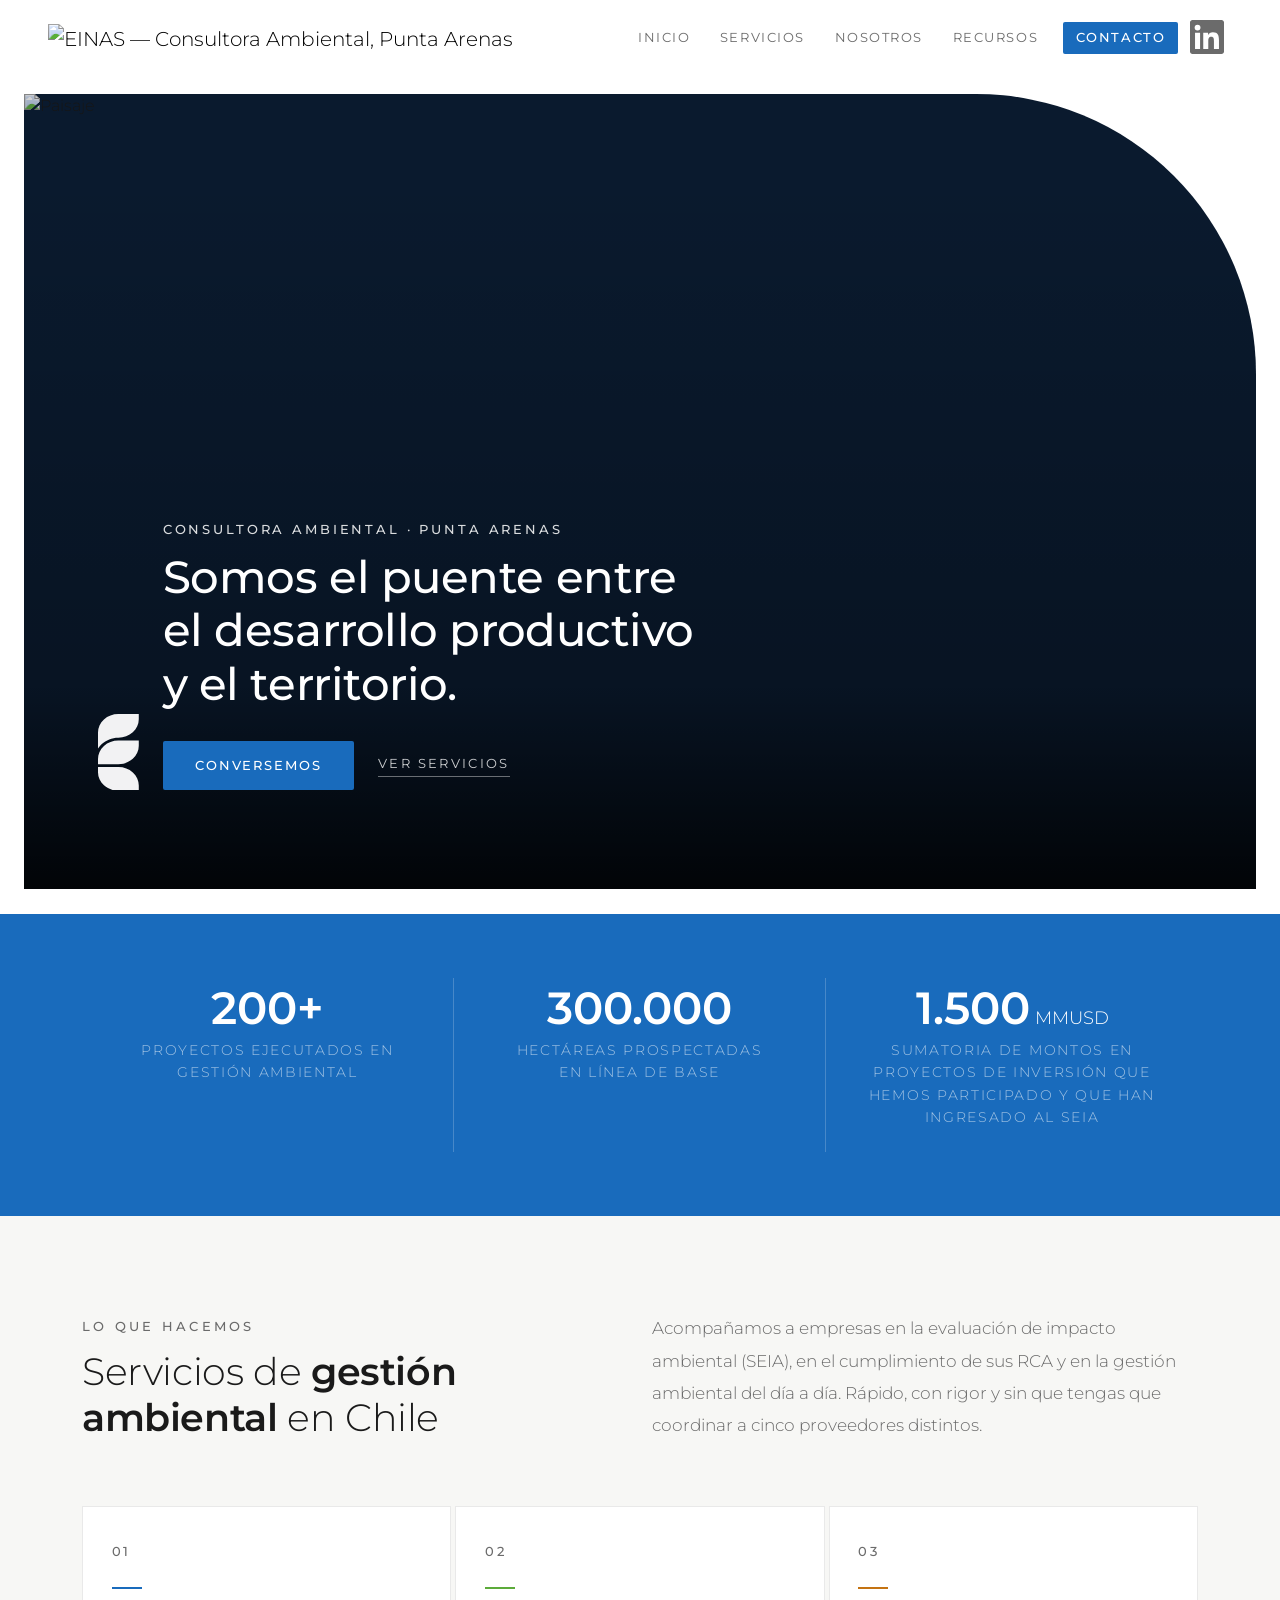
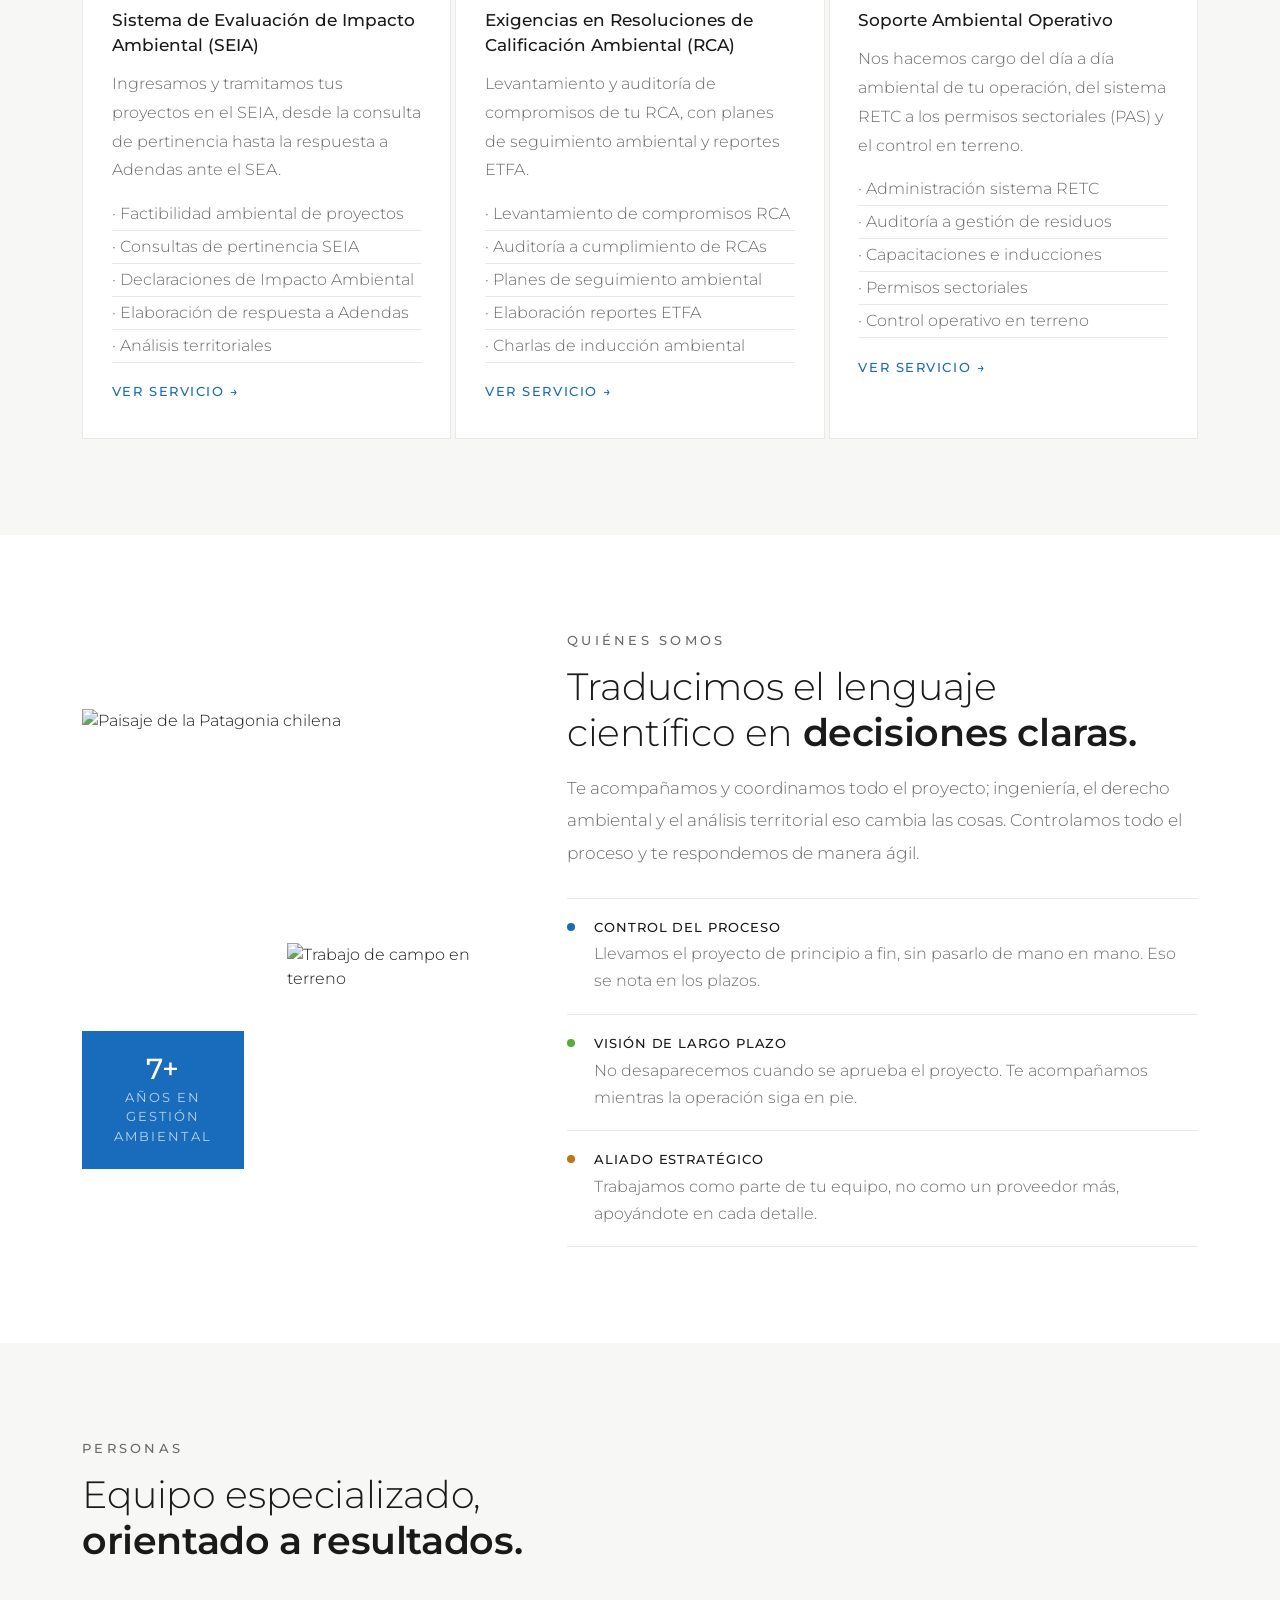
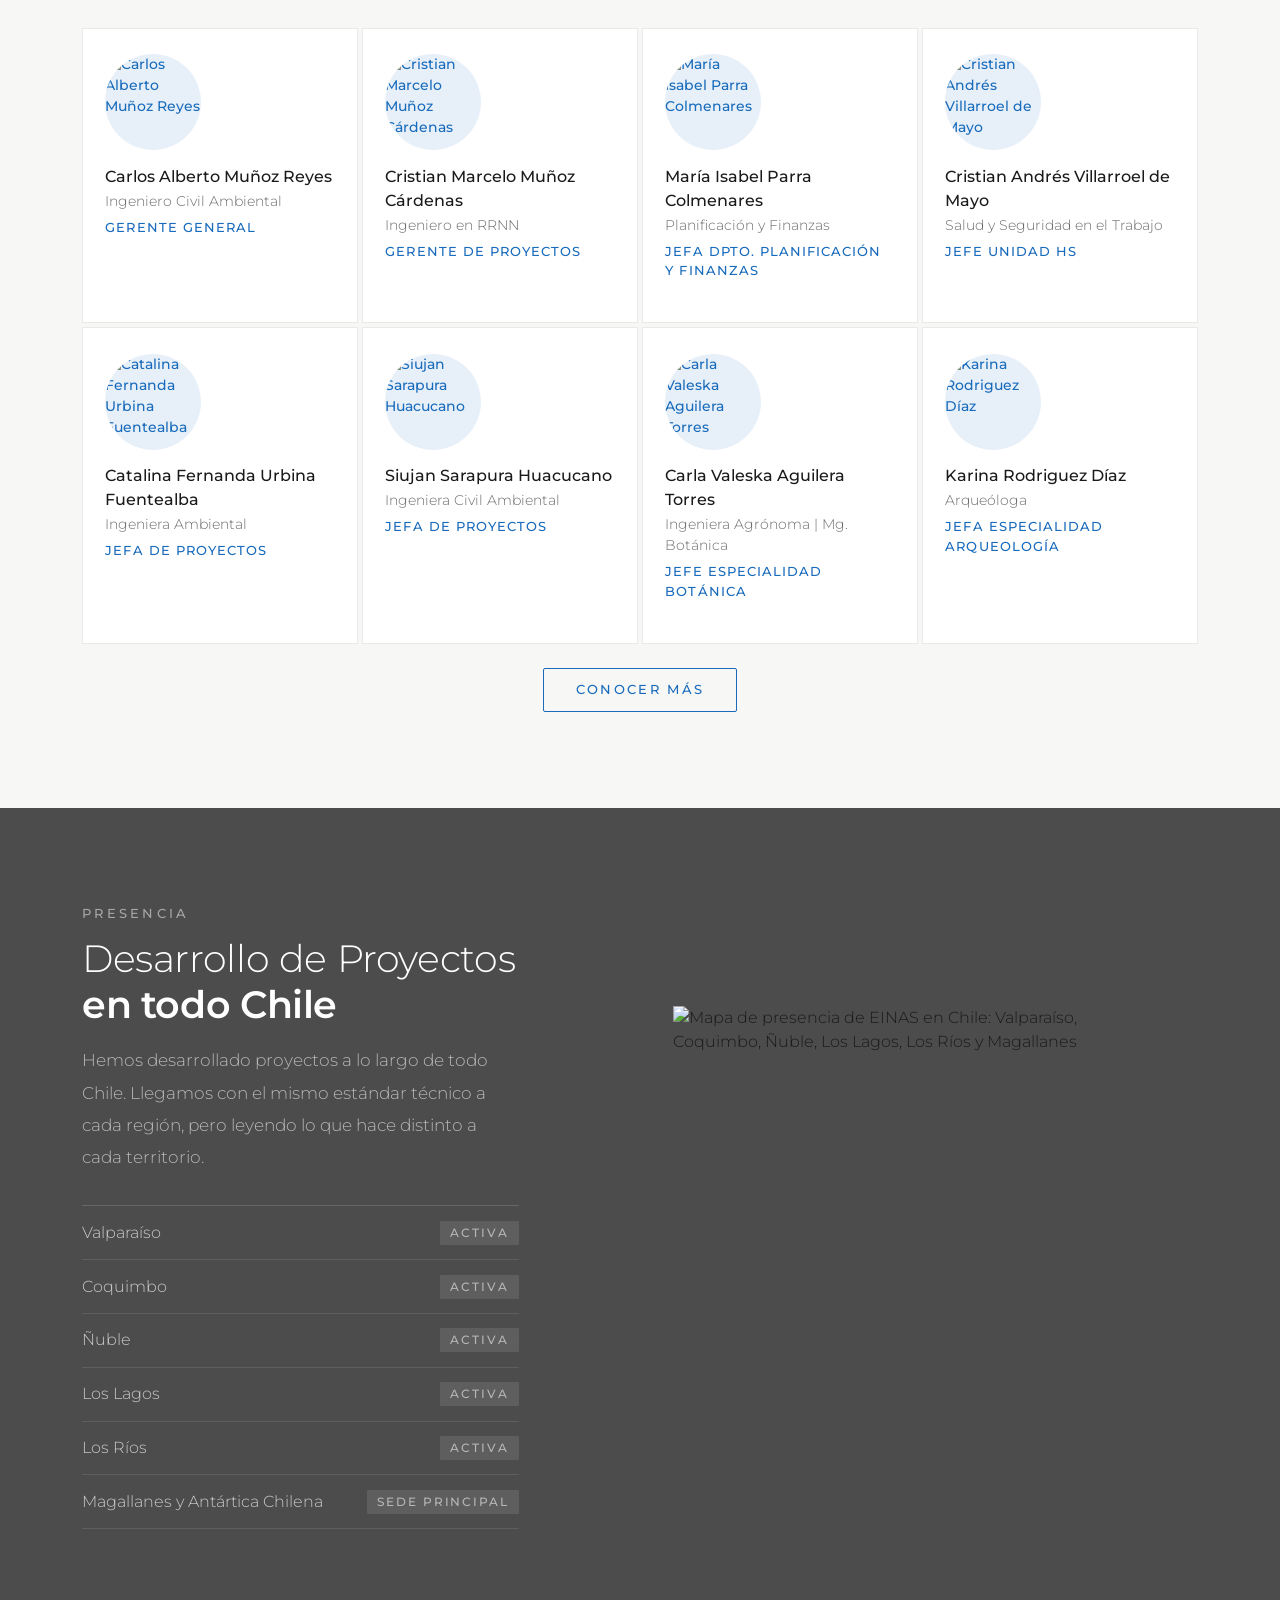
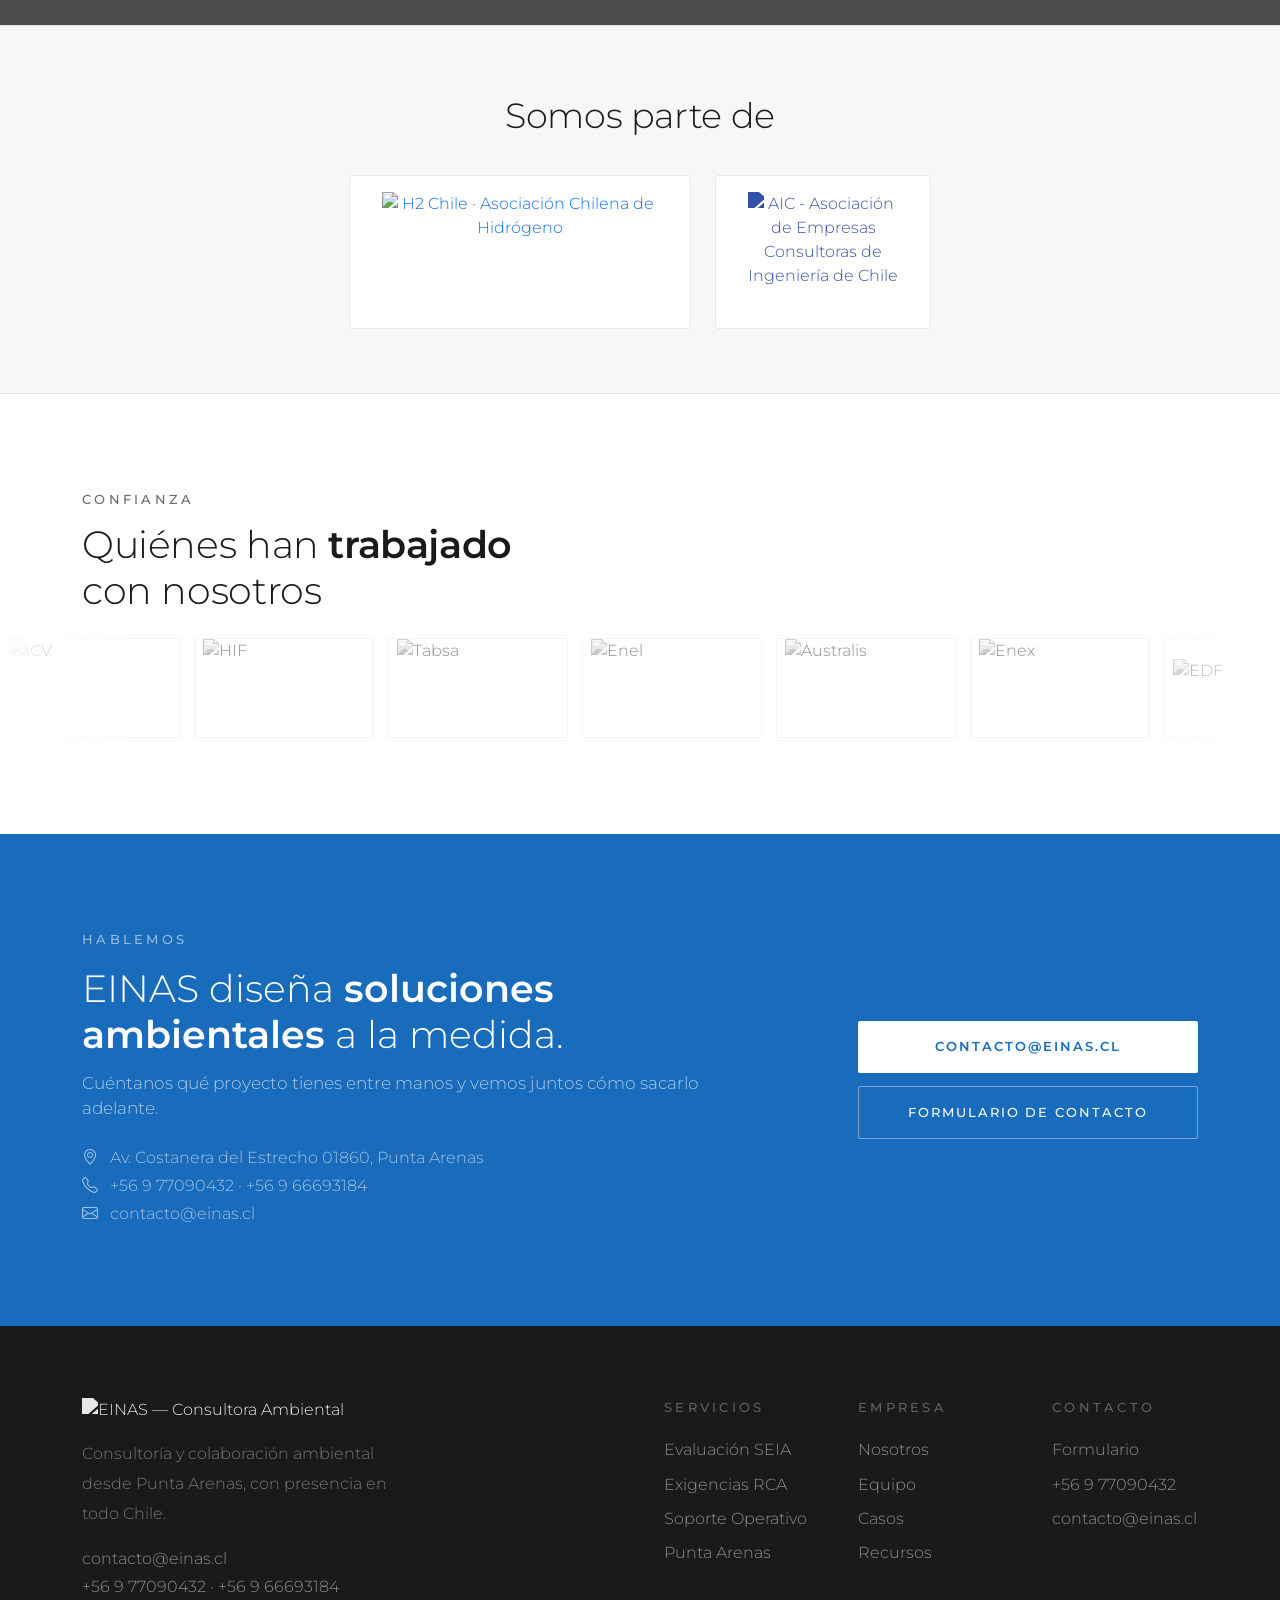
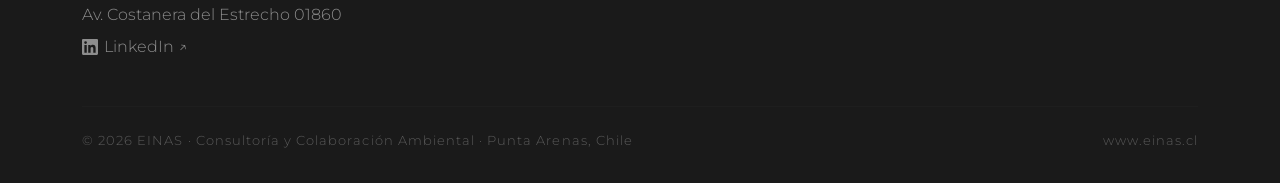
==== index.html @ c8eb8672 "Reemplazar foto Unsplash por hito.webp" ====
<!DOCTYPE html>
<html lang="es">
<head>
<meta charset="UTF-8">
<meta name="viewport" content="width=device-width, initial-scale=1.0">
<script>document.documentElement.className += ' js';</script>
<title>Consultora Ambiental en Punta Arenas | SEIA y RCA | EINAS</title>
<meta name="description" content="EINAS es una consultora ambiental en Punta Arenas con presencia en todo Chile. Evaluación de impacto ambiental (SEIA), cumplimiento de RCA y soporte ambiental operativo para proyectos exigentes.">
<meta name="author" content="EINAS — Consultoría y Colaboración Ambiental">
<meta name="robots" content="index, follow, max-image-preview:large">
<link rel="canonical" href="https://einas.cl/">
<meta name="theme-color" content="#196BBC">

<!-- SEO local -->
<meta name="geo.region" content="CL-MA">
<meta name="geo.placename" content="Punta Arenas, Magallanes y Antártica Chilena">

<!-- Open Graph -->
<meta property="og:type" content="website">
<meta property="og:site_name" content="EINAS">
<meta property="og:locale" content="es_CL">
<meta property="og:title" content="Consultora Ambiental en Punta Arenas | SEIA y RCA | EINAS">
<meta property="og:description" content="Consultoría ambiental desde la Patagonia chilena: evaluación de impacto ambiental (SEIA), cumplimiento de RCA y soporte operativo. 200+ proyectos ejecutados.">
<meta property="og:url" content="https://einas.cl/">
<meta property="og:image" content="https://einas.cl/wp-content/uploads/2024/04/Einas-1-2.webp">
<meta property="og:image:alt" content="EINAS — Consultoría y Colaboración Ambiental">

<!-- Twitter -->
<meta name="twitter:card" content="summary_large_image">
<meta name="twitter:title" content="Consultora Ambiental en Punta Arenas | SEIA y RCA | EINAS">
<meta name="twitter:description" content="Consultoría ambiental desde la Patagonia chilena: evaluación de impacto ambiental (SEIA), cumplimiento de RCA y soporte operativo.">
<meta name="twitter:image" content="https://einas.cl/wp-content/uploads/2024/04/Einas-1-2.webp">

<!-- Favicon (isologo EINAS en SVG, autocontenido) -->
<link rel="icon" type="image/svg+xml" href="data:image/svg+xml,%3Csvg xmlns='http://www.w3.org/2000/svg' viewBox='0 0 77.86 146.62'%3E%3Crect width='77.86' height='146.62' fill='%23196BBC'/%3E%3Cpath fill='%23fff' d='M0,95.98h38.78c10.44,0,20.25-3.69,27.63-10.39,7.38-6.7,11.45-15.6,11.45-25.08v-9.89h-39.07c-10.36,0-20.1,3.66-27.43,10.31C4.04,67.59,0,76.43,0,85.83v10.15Z'/%3E%3Cpath fill='%23fff' d='M39.07,101.26H0v9.89c0,9.47,4.07,18.38,11.45,25.08,7.38,6.7,17.19,10.39,27.63,10.39h38.78v-10.15c0-9.4-4.04-18.24-11.36-24.89-7.33-6.65-17.07-10.31-27.43-10.31'/%3E%3Cpath fill='%23fff' d='M38.79,0c-10.36,0-20.1,3.66-27.43,10.31C4.04,16.96,0,25.8,0,35.2v30.63c1.97-3.15,4.4-6.03,7.25-8.62,4.1-3.72,8.86-6.64,14.17-8.67,5.46-2.1,11.26-3.16,17.23-3.18h.12c10.44,0,20.25-3.69,27.63-10.39,7.38-6.7,11.45-15.6,11.45-25.08V0h-39.07Z'/%3E%3C/svg%3E">

<link rel="preconnect" href="https://fonts.googleapis.com">
<link rel="preconnect" href="https://fonts.gstatic.com" crossorigin>
<link href="https://fonts.googleapis.com/css2?family=Montserrat:wght@300;400;500;600&display=swap" rel="stylesheet">
<link href="https://cdn.jsdelivr.net/npm/bootstrap@5.3.3/dist/css/bootstrap.min.css" rel="stylesheet">
<link href="https://cdn.jsdelivr.net/npm/bootstrap-icons@1.11.3/font/bootstrap-icons.min.css" rel="stylesheet">
<style>
  :root {
    --blue: #196BBC;
    --green: #5CAB3A;
    --amber: #C47312;
    --gray: #4C4C4C;
    --light: #F7F7F5;
    --text: #1a1a1a;
    --muted: #6b6b6b;
    --border: rgba(76,76,76,0.12);
    --font: 'Montserrat', sans-serif;
  }
  html { scroll-behavior: smooth; }
  body { font-family: var(--font); font-weight: 300; color: var(--text); background: #fff; overflow-x: hidden; }

  /* ── NAVBAR ── */
  .navbar { background: rgba(255,255,255,0.97); backdrop-filter: blur(10px); padding: 0.9rem 0; }
  .navbar-brand img { height: 38px; }
  .navbar-nav .nav-link { font-size: 13px; font-weight: 400; letter-spacing: 0.12em; text-transform: uppercase; color: var(--muted) !important; padding: 0.4rem 0.8rem !important; transition: color 0.2s; }
  .navbar-nav .nav-link:hover { color: var(--blue) !important; }
  .btn-nav-cta { font-size: 13px !important; font-weight: 500 !important; letter-spacing: 0.12em; background: var(--blue) !important; color: #fff !important; padding: 0.55rem 1.3rem !important; border-radius: 2px; transition: background 0.2s !important; }
  .btn-nav-cta:hover { background: #145a9e !important; color: #fff !important; }
  .navbar-nav .nav-link.btn-nav-cta { color: #fff !important; }
  .navbar-toggler { border: 0.5px solid var(--border); border-radius: 2px; }
  .navbar-toggler:focus { box-shadow: none; }

  /* ── HERO ── */
  .hero-wrap {
    padding: 1.5rem 1.5rem 0;
    margin-top: 70px;
  }
  @media (max-width: 767px) {
    .hero-wrap { padding: 1rem 1rem 0; }
  }
  .hero-frame {
    position: relative;
    width: 100%;
    height: calc(100vh - 80px - 25px);

    min-height: 420px;
    margin-bottom:25px;
    border-radius: 0 280px 0 0;
    overflow: hidden;
    background: #0a1a2e;
  }
  @media (max-width: 767px) {
    .hero-frame { height: 75vh; border-radius: 0 120px 0 0; }
  }
  .hero-bg-photo {
    position: absolute; inset: 0;
  }
  .hero-carousel-img {
    position: absolute; inset: 0;
    width: 100%; height: 100%;
    object-fit: cover; object-position: center;
    filter: brightness(0.82) saturate(0.88);
    opacity: 0;
    transition: opacity 1s ease-in-out;
  }
  .hero-carousel-img.active {
    opacity: 1;
  }

  .hero-frame-content {
    position: absolute; inset: 0; z-index: 2;
    display: flex; align-items: flex-end;
    padding: 5% 6% 8%;
    gap: 1.5rem;
  }
    .hero-bg-photo::after {
    content: '';
    position: absolute; inset: 0;
    background: linear-gradient(
      to top,
      rgba(0, 0, 0, 0.85) 0%,
      rgba(0, 0, 0, 0.25) 25%,
      rgba(0, 0, 0, 0) 90%
    );
  }
  @media (max-width: 767px) {
    .hero-frame-content { padding: 6% 6% 12%; flex-direction: column; align-items: flex-start; justify-content: flex-end; gap: 1rem; }
  }
  .hero-isologo svg {
    height: clamp(50px, 6vw, 88px);
    width: auto;
    opacity: 0.95;
    flex-shrink: 0;
  }
  .hero-tag {
    font-size: 13px; font-weight: 500; letter-spacing: 0.22em; text-transform: uppercase;
    color: rgba(255,255,255,0.85); margin-bottom: 0.7rem;
  }
  .hero-h1 {
    font-size: clamp(1.6rem, 3.5vw, 3rem); font-weight: 500;
    line-height: 1.2; color: #fff; margin-bottom: 1.8rem; letter-spacing: -0.01em;
  }
  .btn-primary-einas { display: inline-flex; align-items: center; gap: 8px; background: var(--blue); color: #fff; font-family: var(--font); font-size: 13px; font-weight: 500; letter-spacing: 0.15em; text-transform: uppercase; padding: 0.95rem 2rem; border-radius: 2px; text-decoration: none; border: none; cursor: pointer; transition: background 0.2s, transform 0.15s; }
  .btn-primary-einas:hover { background: #145a9e; color: #fff; transform: translateY(-1px); }
  .btn-ghost-einas { font-size: 13px; font-weight: 400; letter-spacing: 0.18em; text-transform: uppercase; color: rgba(255,255,255,0.8); text-decoration: none; border-bottom: 1px solid rgba(255,255,255,0.4); padding-bottom: 2px; transition: color 0.2s, border-color 0.2s; }
  .btn-ghost-einas:hover { color: #fff; border-color: #fff; }


  /* ── STATS BAND ── */
  .stats-band { background: var(--blue); padding: 4rem 0; }
  .stat-card { text-align: center; border-right: 0.5px solid rgba(255,255,255,0.2); padding: 0.5rem 1rem; }
  .stat-card:last-child { border-right: none; }
  @media (max-width: 767px) { .stat-card { border-right: none; border-bottom: 0.5px solid rgba(255,255,255,0.2); padding: 1.5rem 0; } .stat-card:last-child { border-bottom: none; } }
  .stat-big { font-size: 2.8rem; font-weight: 600; color: #fff; line-height: 1; }
  .stat-unit { font-size: 1.1rem; font-weight: 300; }
  .stat-desc { font-size: 14px; font-weight: 300; letter-spacing: 0.12em; text-transform: uppercase; color: rgba(255,255,255,0.6); margin-top: 8px; line-height: 1.6; }

  /* ── SECTIONS ── */
  .section-tag { font-size: 13px; font-weight: 500; letter-spacing: 0.25em; text-transform: uppercase; color: var(--muted); margin-bottom: 0.8rem; }

  .section-h2 { font-size: clamp(1.7rem, 3vw, 2.5rem); font-weight: 300; line-height: 1.2; color: var(--text); margin-bottom: 1rem; letter-spacing: -0.01em; }
  .section-h2 strong { font-weight: 600; }
  .section-lead { font-size: 17px; font-weight: 300; color: var(--muted); line-height: 1.9; }

  /* ── SERVICES ── */
  .services-section { background: var(--light); padding: 6rem 0; }
  .service-card { background: #fff; padding: 2.2rem 1.8rem; border: 0.5px solid var(--border); height: 100%; transition: background 0.25s; cursor: default; }
  .service-card:hover { background: var(--blue); }
  .service-card:hover .service-num, .service-card:hover .service-title, .service-card:hover .service-desc { color: rgba(255,255,255,0.9); }
  .service-card:hover .service-icon-line { background: rgba(255,255,255,0.35); }
  .service-card:hover .service-list li { color: rgba(255,255,255,0.75); border-color: rgba(255,255,255,0.12); }
  .service-card:hover .service-list li::before { color: rgba(255,255,255,0.5); }
  .service-num { font-size: 13px; font-weight: 500; letter-spacing: 0.2em; color: var(--muted); margin-bottom: 1.6rem; transition: color 0.25s; }
  .service-icon-line { width: 30px; height: 2px; background: var(--blue); margin-bottom: 1.2rem; transition: background 0.25s; }
  .service-title { font-size: 17px; font-weight: 500; color: var(--text); margin-bottom: 0.8rem; line-height: 1.45; transition: color 0.25s; }
  .service-desc { font-size: 16px; font-weight: 300; color: var(--muted); line-height: 1.8; margin-bottom: 0.8rem; transition: color 0.25s; }
  .service-list { list-style: none; padding: 0; margin: 0; }
  .service-list li { font-size: 16px; font-weight: 300; color: var(--muted); padding: 4px 0; border-bottom: 0.5px solid var(--border); transition: color 0.25s, border-color 0.25s; }
  .service-list li::before { content: '· '; color: var(--blue); transition: color 0.25s; }

  /* ── ABOUT ── */
  .about-section { padding: 6rem 0; }
  .about-visual { position: relative; height: 460px; }
  @media (max-width: 991px) { .about-visual { height: 320px; margin-bottom: 2rem; } }
  .about-img-main { position: absolute; top: 0; left: 0; width: 68%; height: 73%; object-fit: cover; filter: saturate(0.82); }
  .about-img-accent { position: absolute; bottom: 0; right: 0; width: 54%; height: 50%; object-fit: cover; filter: saturate(0.82); border: 4px solid #fff; }
  .about-color-block { position: absolute; bottom: 0; left: 0; width: 37%; height: 30%; background: var(--blue); display: flex; align-items: center; justify-content: center; flex-direction: column; gap: 4px; }
  .about-block-num { font-size: 1.8rem; font-weight: 500; color: #fff; line-height: 1; }
  .about-block-text { font-size: 13px; font-weight: 400; letter-spacing: 0.16em; text-transform: uppercase; color: rgba(255,255,255,0.7); text-align: center; }
  .pillars { margin-top: 1.8rem; border-top: 0.5px solid var(--border); }
  .pillar { display: flex; align-items: flex-start; gap: 1.2rem; padding: 1.2rem 0; border-bottom: 0.5px solid var(--border); }
  .pillar-dot { width: 8px; height: 8px; border-radius: 50%; margin-top: 5px; flex-shrink: 0; }
  .pillar-dot.blue { background: var(--blue); }
  .pillar-dot.green { background: var(--green); }
  .pillar-dot.amber { background: var(--amber); }
  .pillar-title { font-size: 13px; font-weight: 500; letter-spacing: 0.07em; text-transform: uppercase; color: var(--text); margin-bottom: 3px; }
  .pillar-text { font-size: 16px; font-weight: 300; color: var(--muted); line-height: 1.7; margin: 0; }

  /* ── TEAM ── */
  .team-section { background: var(--light); padding: 6rem 0; }
  .team-card { background: #fff; padding: 1.6rem 1.4rem; border: 0.5px solid var(--border); height: 100%; transition: background 0.2s; }
  .team-card:hover { background: #eef4fb; }
  .team-card--empty { opacity: 0.35; pointer-events: none; }
  .team-initials--empty { background: var(--border); }
  .team-initials { width: 96px; height: 96px; border-radius: 50%; background: rgba(25,107,188,0.1); color: var(--blue); font-size: 14px; font-weight: 500; display: flex; align-items: center; justify-content: center; margin-bottom: 0.9rem; }
  .team-name { font-size: 16px; font-weight: 500; color: var(--text); margin-bottom: 2px; }
  .team-role { font-size: 14px; font-weight: 300; color: var(--muted); line-height: 1.5; margin: 0; }
  .team-dept { font-size: 13px; font-weight: 500; letter-spacing: 0.08em; text-transform: uppercase; color: var(--blue); margin-top: 6px; }

  /* ── TERRITORY ── */
  .territory-section { background: var(--gray); padding: 6rem 0; }
  .territory-section .section-tag { color: rgba(255,255,255,0.5); }
  .territory-section .section-h2 { color: #fff; }
  .territory-section .section-lead { color: rgba(255,255,255,0.6); }
  .regions-list { margin-top: 2rem; border-top: 0.5px solid rgba(255,255,255,0.15); }
  .region-item { display: flex; justify-content: space-between; align-items: center; padding: 0.9rem 0; border-bottom: 0.5px solid rgba(255,255,255,0.1); font-size: 16px; font-weight: 300; color: rgba(255,255,255,0.7); }
  .region-tag { font-size: 12px; font-weight: 500; letter-spacing: 0.16em; text-transform: uppercase; background: rgba(255,255,255,0.1); color: rgba(255,255,255,0.55); padding: 3px 10px; border-radius: 1px; }
  .map-wrap { display: flex; justify-content: center; align-items: center; }

  /* ── MEMBERSHIPS ── */
  .memberships-section { padding: 4rem 0; background: var(--light); border-top: 0.5px solid var(--border); border-bottom: 0.5px solid var(--border); text-align: center; }
  .memb-label { font-size: clamp(1.6rem, 3vw, 2.2rem); font-weight: 300; letter-spacing: -0.01em; color: var(--text); margin-bottom: 2rem; }
  .memb-item { font-size: 16px; font-weight: 400; color: var(--muted); padding: 0.45rem 1.1rem; border: 0.5px solid var(--border); border-radius: 1px; display: inline-block; margin: 4px 4px; }
  .memb-logos { display: flex; justify-content: center; align-items: center; gap: 1.5rem; flex-wrap: wrap; }
  .memb-logo-item { display: inline-flex; align-items: center; justify-content: center; padding: 1rem 2rem; border: 1px solid var(--border); border-radius: 4px; text-decoration: none; transition: all 0.2s; background: #fff; }
  .memb-logo-item:hover { opacity: 0.75; border-color: var(--primary); box-shadow: 0 2px 12px rgba(0,0,0,0.08); }
  .memb-logo-item img { height: 120px; width: auto; display: block; }

  /* ── CLIENTS ── */
  .clients-section { padding: 6rem 0; }
  .clients-track { overflow: hidden; mask-image: linear-gradient(to right, transparent 0%, black 10%, black 90%, transparent 100%); margin-top: 3rem; }
  .clients-strip { display: flex; gap: 14px; align-items: center; animation: scroll 38s linear infinite; width: max-content; }
  .clients-strip:hover { animation-play-state: paused; }
  @keyframes scroll { from { transform: translateX(0); } to { transform: translateX(-50%); } }
  .client-img { flex-shrink: 0; width: 180px; height: 100px; object-fit: contain; filter: grayscale(1); opacity: 0.5; transition: filter 0.3s, opacity 0.3s; background: #fff; padding: 0 8px; border: 0.5px solid var(--border); }
  .client-img:hover { filter: grayscale(0); opacity: 1; }

  /* ── CTA ── */
  .cta-section { background: var(--blue); padding: 6rem 0; }
  .cta-tag { font-size: 13px; font-weight: 500; letter-spacing: 0.25em; text-transform: uppercase; color: rgba(255,255,255,0.55); margin-bottom: 1rem; }

  .cta-h2 { font-size: clamp(1.7rem, 3vw, 2.5rem); font-weight: 300; color: #fff; line-height: 1.2; }
  .cta-h2 strong { font-weight: 600; }
  .cta-sub { font-size: 17px; font-weight: 300; color: rgba(255,255,255,0.65); margin-top: 0.8rem; }
  .cta-contact-item { font-size: 16px; font-weight: 300; color: rgba(255,255,255,0.6); margin-bottom: 4px; }
  .btn-white { display: inline-flex; align-items: center; gap: 8px; background: #fff; color: var(--blue); font-family: var(--font); font-size: 13px; font-weight: 600; letter-spacing: 0.15em; text-transform: uppercase; padding: 1rem 2.2rem; border-radius: 2px; text-decoration: none; transition: background 0.2s, transform 0.15s; width: 100%; justify-content: center; margin-bottom: 0.8rem; }
  .btn-white:hover { background: #edf2fa; color: var(--blue); transform: translateY(-1px); }
  .btn-outline-white { display: inline-flex; align-items: center; gap: 8px; background: transparent; color: #fff; font-family: var(--font); font-size: 13px; font-weight: 500; letter-spacing: 0.15em; text-transform: uppercase; padding: 1rem 2.2rem; border-radius: 2px; text-decoration: none; border: 1px solid rgba(255,255,255,0.4); transition: border-color 0.2s, background 0.2s; width: 100%; justify-content: center; }
  .btn-outline-white:hover { border-color: rgba(255,255,255,0.8); background: rgba(255,255,255,0.08); color: #fff; }

  /* ── FOOTER ── */
  footer { background: var(--text); padding: 4.5rem 0 2rem; }
  .footer-logo img { height: 34px; filter: brightness(0) invert(1); opacity: 0.9; margin-bottom: 1.1rem; }
  .footer-desc { font-size: 16px; font-weight: 300; color: rgba(255,255,255,0.4); line-height: 1.85; margin-bottom: 1.2rem; }
  .footer-contact-item { font-size: 16px; font-weight: 300; color: rgba(255,255,255,0.5); margin-bottom: 4px; }
  .footer-contact-item a { color: rgba(255,255,255,0.5); text-decoration: none; transition: color 0.2s; }
  .footer-contact-item a:hover { color: #fff; }
  .footer-col-title { font-size: 13px; font-weight: 500; letter-spacing: 0.25em; text-transform: uppercase; color: rgba(255,255,255,0.3); margin-bottom: 1.3rem; }
  .footer-links { list-style: none; padding: 0; margin: 0; }
  .footer-links li { margin-bottom: 0.65rem; }
  .footer-links a { font-size: 16px; font-weight: 300; color: rgba(255,255,255,0.5); text-decoration: none; transition: color 0.2s; }
  .footer-links a:hover { color: #fff; }
  .footer-divider { border-color: rgba(255,255,255,0.08); margin: 2.5rem 0 1.5rem; }
  .footer-copy { font-size: 13px; font-weight: 300; letter-spacing: 0.08em; color: rgba(255,255,255,0.28); margin: 0; }

  /* ── ANIMATIONS (progressive enhancement: solo se ocultan si hay JS) ── */
  .js .fade-in { opacity: 0; transform: translateY(20px); transition: opacity 0.75s ease, transform 0.75s ease; }
  .js .fade-in.visible { opacity: 1; transform: translateY(0); }
  @media (prefers-reduced-motion: reduce) {
    .js .fade-in { opacity: 1; transform: none; transition: none; }
  }

  /* ── UTILITIES ── */
  .gap-actions { display: flex; align-items: center; gap: 1.5rem; flex-wrap: wrap; }
  .visually-hidden { position: absolute !important; width: 1px; height: 1px; padding: 0; margin: -1px; overflow: hidden; clip: rect(0,0,0,0); white-space: nowrap; border: 0; }
  .service-more { display: inline-block; margin-top: 1.2rem; font-size: 13px; font-weight: 500; letter-spacing: 0.12em; text-transform: uppercase; color: var(--blue); text-decoration: none; transition: color 0.2s; }
  .service-card:hover .service-more { color: #fff; }
  .service-more:hover { opacity: 0.8; }
</style>
</head>
<body>

<!-- NAVBAR -->
<nav class="navbar navbar-expand-lg fixed-top">
  <div class="container-fluid px-5">
    <a class="navbar-brand" href="#inicio">
      <img src="https://einas.cl/wp-content/uploads/2024/04/Einas-1-2.webp" alt="EINAS — Consultora Ambiental, Punta Arenas" width="120" height="38"/>
    </a>
    <button class="navbar-toggler" type="button" data-bs-toggle="collapse" data-bs-target="#navMenu">
      <span class="navbar-toggler-icon"></span>
    </button>
    <div class="collapse navbar-collapse" id="navMenu">
      <ul class="navbar-nav ms-auto align-items-lg-center gap-lg-1">
        <li class="nav-item"><a class="nav-link" href="#inicio">Inicio</a></li>
        <li class="nav-item"><a class="nav-link" href="servicios.html">Servicios</a></li>
        <li class="nav-item"><a class="nav-link" href="equipo.html">Nosotros</a></li>
        <li class="nav-item"><a class="nav-link" href="recursos.html">Recursos</a></li>
        <li class="nav-item ms-lg-2 mt-2 mt-lg-0">
          <a class="nav-link btn-nav-cta" href="#contacto">Contacto</a>
        </li>
                <li class="nav-item">
          <a href="https://cl.linkedin.com/in/consultoría-ambiental-einas-b2a235186" target="_blank" rel="noopener" aria-label="LinkedIn" style="display:inline-flex;align-items:center;color:var(--muted);transition:color 0.2s;padding:0.35rem 0.5rem;" onmouseover="this.style.color='var(--blue)'" onmouseout="this.style.color='var(--muted)'"><svg xmlns="http://www.w3.org/2000/svg" viewBox="0 0 24 24" width="34" height="34" fill="currentColor"><path d="M20.447 20.452h-3.554v-5.569c0-1.328-.027-3.037-1.852-3.037-1.853 0-2.136 1.445-2.136 2.939v5.667H9.351V9h3.414v1.561h.046c.477-.9 1.637-1.85 3.37-1.85 3.601 0 4.267 2.37 4.267 5.455v6.286zM5.337 7.433a2.062 2.062 0 0 1-2.063-2.065 2.064 2.064 0 1 1 2.063 2.065zm1.782 13.019H3.555V9h3.564v11.452zM22.225 0H1.771C.792 0 0 .774 0 1.729v20.542C0 23.227.792 24 1.771 24h20.451C23.2 24 24 23.227 24 22.271V1.729C24 .774 23.2 0 22.222 0h.003z"/></svg>
          </a>
        </li>
      </ul>
    </div>
  </div>
</nav>

<!-- HERO -->
<div class="hero-wrap" id="inicio">
  <div class="hero-frame">
    <div class="hero-bg-photo">
      <img class="hero-carousel-img active" src="https://raw.githubusercontent.com/luismaggiore/einas/main/paisaje.webp" alt="Paisaje">
      <img class="hero-carousel-img" src="https://raw.githubusercontent.com/luismaggiore/einas/main/tucuquere.webp" alt="Tucuquere">
      <img class="hero-carousel-img" src="https://raw.githubusercontent.com/luismaggiore/einas/main/planta.webp" alt="Planta">
      <img class="hero-carousel-img" src="https://raw.githubusercontent.com/luismaggiore/einas/main/cazamoscas_chocolate.webp" alt="Cazamoscas chocolate">
      <img class="hero-carousel-img" src="https://raw.githubusercontent.com/luismaggiore/einas/main/paisaje01.webp" alt="Paisaje 1">
      <img class="hero-carousel-img" src="https://raw.githubusercontent.com/luismaggiore/einas/main/halcon.webp" alt="Halcón">
      <img class="hero-carousel-img" src="https://raw.githubusercontent.com/luismaggiore/einas/main/equipo01.webp" alt="Equipo 1">
      <img class="hero-carousel-img" src="https://raw.githubusercontent.com/luismaggiore/einas/main/diuca.webp" alt="Diuca">
      <img class="hero-carousel-img" src="https://raw.githubusercontent.com/luismaggiore/einas/main/paisaje03.webp" alt="Paisaje 3">
      <img class="hero-carousel-img" src="https://raw.githubusercontent.com/luismaggiore/einas/main/zorrito.webp" alt="Zorrito">
    </div>
    <div class="hero-frame-content">
      <div class="hero-isologo">
        <svg viewBox="0 0 77.86 146.62" xmlns="http://www.w3.org/2000/svg">
          <path fill="#ffffff" d="M0,95.98h38.78c10.44,0,20.25-3.69,27.63-10.39,7.38-6.7,11.45-15.6,11.45-25.08v-9.89h-39.07c-10.36,0-20.1,3.66-27.43,10.31C4.04,67.59,0,76.43,0,85.83v10.15Z"/>
          <path fill="#ffffff" d="M39.07,101.26H0v9.89c0,9.47,4.07,18.38,11.45,25.08,7.38,6.7,17.19,10.39,27.63,10.39h38.78v-10.15c0-9.4-4.04-18.24-11.36-24.89-7.33-6.65-17.07-10.31-27.43-10.31"/>
          <path fill="#ffffff" d="M38.79,0c-10.36,0-20.1,3.66-27.43,10.31C4.04,16.96,0,25.8,0,35.2v30.63c1.97-3.15,4.4-6.03,7.25-8.62,4.1-3.72,8.86-6.64,14.17-8.67,5.46-2.1,11.26-3.16,17.23-3.18h.12c10.44,0,20.25-3.69,27.63-10.39,7.38-6.7,11.45-15.6,11.45-25.08V0h-39.07Z"/>
        </svg>
      </div>
      <div>
        <p class="hero-tag">Consultora ambiental · Punta Arenas</p>
        <h1 class="hero-h1">
          Somos el puente entre<br>
          el desarrollo productivo<br>
          y el territorio.
        </h1>
        <p class="visually-hidden">EINAS, consultora ambiental en Punta Arenas con presencia en todo Chile. Evaluación de impacto ambiental (SEIA), cumplimiento de RCA y soporte ambiental operativo.</p>
        <div class="d-flex align-items-center gap-4 flex-wrap">
          <a href="#contacto" class="btn-primary-einas">Conversemos</a>
          <a href="#servicios" class="btn-ghost-einas">Ver servicios</a>
        </div>
      </div>
    </div>
  </div>
</div>

<!-- STATS BAND -->
<div class="stats-band fade-in">
  <div class="container">
    <div class="row g-0">
      <div class="col-12 col-md-4 stat-card">
        <div class="stat-big">200+</div>
        <p class="stat-desc">Proyectos ejecutados en<br class="d-none d-md-block">gestión ambiental</p>
      </div>
      <div class="col-12 col-md-4 stat-card">
        <div class="stat-big">300.000</div>
        <p class="stat-desc">Hectáreas prospectadas<br class="d-none d-md-block">en línea de base</p>
      </div>
      <div class="col-12 col-md-4 stat-card">
        <div class="stat-big">1.500<span class="stat-unit"> MMUSD</span></div>
        <p class="stat-desc">Sumatoria de montos en proyectos de inversión que hemos participado y que han ingresado al SEIA</p>
      </div>
    </div>
  </div>
</div>

<!-- SERVICES -->
<section class="services-section fade-in" id="servicios">
  <div class="container">
    <div class="row align-items-end mb-5">
      <div class="col-lg-6">
        <p class="section-tag">Lo que hacemos</p>
        <h2 class="section-h2">Servicios de <strong>gestión<br>ambiental</strong> en Chile</h2>
      </div>
      <div class="col-lg-6 mt-3 mt-lg-0">
        <p class="section-lead">Acompañamos a empresas en la evaluación de impacto ambiental (SEIA), en el cumplimiento de sus RCA y en la gestión ambiental del día a día. Rápido, con rigor y sin que tengas que coordinar a cinco proveedores distintos.</p>
      </div>
    </div>
    <div class="row g-1">
      <div class="col-12 col-md-6 col-lg-4">
        <div class="service-card">
          <p class="service-num">01</p>
          <div class="service-icon-line"></div>
          <h3 class="service-title">Sistema de Evaluación de Impacto Ambiental (SEIA)</h3>
          <p class="service-desc">Ingresamos y tramitamos tus proyectos en el SEIA, desde la consulta de pertinencia hasta la respuesta a Adendas ante el SEA.</p>
          <ul class="service-list">
            <li>Factibilidad ambiental de proyectos</li>
            <li>Consultas de pertinencia SEIA</li>
            <li>Declaraciones de Impacto Ambiental</li>
            <li>Elaboración de respuesta a Adendas</li>
            <li>Análisis territoriales</li>
          </ul>
          <a class="service-more" href="servicio-evaluacion-seia.html">Ver servicio →</a>
        </div>
      </div>
      <div class="col-12 col-md-6 col-lg-4">
        <div class="service-card">
          <p class="service-num">02</p>
          <div class="service-icon-line" style="background: var(--green);"></div>
          <h3 class="service-title">Exigencias en Resoluciones de Calificación Ambiental (RCA)</h3>
          <p class="service-desc">Levantamiento y auditoría de compromisos de tu RCA, con planes de seguimiento ambiental y reportes ETFA.</p>
          <ul class="service-list">
            <li>Levantamiento de compromisos RCA</li>
            <li>Auditoría a cumplimiento de RCAs</li>
            <li>Planes de seguimiento ambiental</li>
            <li>Elaboración reportes ETFA</li>
            <li>Charlas de inducción ambiental</li>
          </ul>
          <a class="service-more" href="servicio-cumplimiento-rca.html">Ver servicio →</a>
        </div>
      </div>
      <div class="col-12 col-md-6 col-lg-4">
        <div class="service-card">
          <p class="service-num">03</p>
          <div class="service-icon-line" style="background: var(--amber);"></div>
          <h3 class="service-title">Soporte Ambiental Operativo</h3>
          <p class="service-desc">Nos hacemos cargo del día a día ambiental de tu operación, del sistema RETC a los permisos sectoriales (PAS) y el control en terreno.</p>
          <ul class="service-list">
            <li>Administración sistema RETC</li>
            <li>Auditoría a gestión de residuos</li>
            <li>Capacitaciones e inducciones</li>
            <li>Permisos sectoriales</li>
            <li>Control operativo en terreno</li>
          </ul>
          <a class="service-more" href="servicio-soporte-operativo.html">Ver servicio →</a>
        </div>
      </div>
    </div>
  </div>
</section>

<!-- ABOUT -->
<section class="about-section fade-in" id="nosotros">
  <div class="container">
    <div class="row align-items-center g-5">
      <div class="col-lg-5">
        <div class="about-visual">
          <img class="about-img-main" src="https://raw.githubusercontent.com/luismaggiore/einas/main/hito.webp" alt="Paisaje de la Patagonia chilena" width="800" height="600" loading="lazy"/>
          <img class="about-img-accent" src="https://images.unsplash.com/photo-1504711434969-e33886168f5c?w=600&q=80" alt="Trabajo de campo en terreno" width="600" height="400" loading="lazy"/>
          <div class="about-color-block">
            <span class="about-block-num">7+</span>
            <span class="about-block-text">Años en<br>gestión<br>ambiental</span>
          </div>
        </div>
      </div>
      <div class="col-lg-7">
        <p class="section-tag">Quiénes somos</p>
        <h2 class="section-h2">Traducimos el lenguaje<br>científico en <strong>decisiones claras.</strong></h2>
        <p class="section-lead mt-3">
          Te acompañamos y coordinamos todo el proyecto; ingeniería, el derecho ambiental y el análisis territorial eso cambia las cosas. Controlamos todo el proceso y te respondemos de manera ágil.
        </p>
        <div class="pillars">
          <div class="pillar">
            <div class="pillar-dot blue"></div>
            <div>
              <p class="pillar-title">Control del proceso</p>
              <p class="pillar-text">Llevamos el proyecto de principio a fin, sin pasarlo de mano en mano. Eso se nota en los plazos.</p>
            </div>
          </div>
          <div class="pillar">
            <div class="pillar-dot green"></div>
            <div>
              <p class="pillar-title">Visión de largo plazo</p>
              <p class="pillar-text">No desaparecemos cuando se aprueba el proyecto. Te acompañamos mientras la operación siga en pie.</p>
            </div>
          </div>
          <div class="pillar">
            <div class="pillar-dot amber"></div>
            <div>
              <p class="pillar-title">Aliado estratégico</p>
              <p class="pillar-text">Trabajamos como parte de tu equipo, no como un proveedor más, apoyándote en cada detalle.</p>
            </div>
          </div>
        </div>
      </div>
    </div>
  </div>
</section>

<!-- TEAM -->
<section class="team-section fade-in" id="equipo">
  <div class="container">
    <div class="row mb-5">
      <div class="col-lg-8">
        <p class="section-tag">Personas</p>
        <h2 class="section-h2">Equipo especializado,<br><strong>orientado a resultados.</strong></h2>
      </div>
    </div>
    <div class="row g-1">
      <div class="col-6 col-md-4 col-lg-3">
        <div class="team-card">
          <div class="team-initials" style="padding:0;overflow:hidden;"><img src="https://raw.githubusercontent.com/luismaggiore/einas/main/00_carlos_muñoz.webp" alt="Carlos Alberto Muñoz Reyes" style="width:100%;height:100%;object-fit:cover;object-position:top;"></div>
          <p class="team-name">Carlos Alberto Muñoz Reyes</p>
          <p class="team-role">Ingeniero Civil Ambiental</p>
          <p class="team-dept">Gerente General</p>
        </div>
      </div>
      <div class="col-6 col-md-4 col-lg-3">
        <div class="team-card">
          <div class="team-initials" style="padding:0;overflow:hidden;"><img src="https://raw.githubusercontent.com/luismaggiore/einas/main/01_cristian_munoz.webp" alt="Cristian Marcelo Muñoz Cárdenas" style="width:100%;height:100%;object-fit:cover;object-position:top;"></div>
          <p class="team-name">Cristian Marcelo Muñoz Cárdenas</p>
          <p class="team-role">Ingeniero en RRNN</p>
          <p class="team-dept">Gerente de Proyectos</p>
        </div>
      </div>
      <div class="col-6 col-md-4 col-lg-3">
        <div class="team-card">
          <div class="team-initials" style="padding:0;overflow:hidden;"><img src="https://raw.githubusercontent.com/luismaggiore/einas/main/02_maria_isabel_parra.webp" alt="María Isabel Parra Colmenares" style="width:100%;height:100%;object-fit:cover;object-position:top;"></div>
          <p class="team-name">María Isabel Parra Colmenares</p>
          <p class="team-role">Planificación y Finanzas</p>
          <p class="team-dept">Jefa Dpto. Planificación y Finanzas</p>
        </div>
      </div>
      <div class="col-6 col-md-4 col-lg-3">
        <div class="team-card">
          <div class="team-initials" style="padding:0;overflow:hidden;"><img src="https://raw.githubusercontent.com/luismaggiore/einas/main/03_cristian_villaroel.webp" alt="Cristian Andrés Villarroel de Mayo" style="width:100%;height:100%;object-fit:cover;object-position:top;"></div>
          <p class="team-name">Cristian Andrés Villarroel de Mayo</p>
          <p class="team-role">Salud y Seguridad en el Trabajo</p>
          <p class="team-dept">Jefe Unidad HS</p>
        </div>
      </div>
      <div class="col-6 col-md-4 col-lg-3">
        <div class="team-card">
          <div class="team-initials" style="padding:0;overflow:hidden;"><img src="https://raw.githubusercontent.com/luismaggiore/einas/main/03_catalina_urbina.webp" alt="Catalina Fernanda Urbina Fuentealba" style="width:100%;height:100%;object-fit:cover;object-position:top;"></div>
          <p class="team-name">Catalina Fernanda Urbina Fuentealba</p>
          <p class="team-role">Ingeniera Ambiental</p>
          <p class="team-dept">Jefa de Proyectos</p>
        </div>
      </div>
      <div class="col-6 col-md-4 col-lg-3">
        <div class="team-card">
          <div class="team-initials" style="padding:0;overflow:hidden;"><img src="https://raw.githubusercontent.com/luismaggiore/einas/main/02_siujan_sarapura.webp" alt="Siujan Sarapura Huacucano" style="width:100%;height:100%;object-fit:cover;object-position:top;"></div>
          <p class="team-name">Siujan Sarapura Huacucano</p>
          <p class="team-role">Ingeniera Civil Ambiental</p>
          <p class="team-dept">Jefa de Proyectos</p>
        </div>
      </div>
      <div class="col-6 col-md-4 col-lg-3">
        <div class="team-card">
          <div class="team-initials" style="padding:0;overflow:hidden;"><img src="https://raw.githubusercontent.com/luismaggiore/einas/main/05_carla_aguilera.webp" alt="Carla Valeska Aguilera Torres" style="width:100%;height:100%;object-fit:cover;object-position:top;"></div>
          <p class="team-name">Carla Valeska Aguilera Torres</p>
          <p class="team-role">Ingeniera Agrónoma | Mg. Botánica</p>
          <p class="team-dept">Jefe Especialidad Botánica</p>
        </div>
      </div>
      <div class="col-6 col-md-4 col-lg-3">
        <div class="team-card">
          <div class="team-initials" style="padding:0;overflow:hidden;"><img src="https://raw.githubusercontent.com/luismaggiore/einas/main/08_karina_rodriguez.webp" alt="Karina Rodriguez Díaz" style="width:100%;height:100%;object-fit:cover;object-position:top;"></div>
          <p class="team-name">Karina Rodriguez Díaz</p>
          <p class="team-role">Arqueóloga</p>
          <p class="team-dept">Jefa Especialidad Arqueología</p>
        </div>
      </div>
    </div>

    <!-- Filas ocultas -->
    <div id="team-extra" style="display:none;">
      <div class="row g-1 mt-0">
      <div class="col-6 col-md-4 col-lg-3">
        <div class="team-card">
          <div class="team-initials" style="padding:0;overflow:hidden;"><img src="https://raw.githubusercontent.com/luismaggiore/einas/main/08_paulina_ruiz.webp" alt="Paulina Javiera Ruiz Lobos" style="width:100%;height:100%;object-fit:cover;object-position:top;"></div>
          <p class="team-name">Paulina Javiera Ruiz Lobos</p>
          <p class="team-role">Ingeniera de Proyectos</p>
          <p class="team-dept">Ingeniera de Proyectos</p>
        </div>
      </div>
      <div class="col-6 col-md-4 col-lg-3">
        <div class="team-card">
          <div class="team-initials" style="padding:0;overflow:hidden;"><img src="https://raw.githubusercontent.com/luismaggiore/einas/main/09_maria_constanza_fernandez.webp" alt="María Constanza Fernandez Stefani" style="width:100%;height:100%;object-fit:cover;object-position:top;"></div>
          <p class="team-name">María Constanza Fernandez Stefani</p>
          <p class="team-role">Ingeniera de Proyectos</p>
          <p class="team-dept">Ingeniera de Proyectos</p>
        </div>
      </div>
      <div class="col-6 col-md-4 col-lg-3">
        <div class="team-card">
          <div class="team-initials" style="padding:0;overflow:hidden;"><img src="https://raw.githubusercontent.com/luismaggiore/einas/main/10_javier_legaza.webp" alt="Javier Legaza Carrasco" style="width:100%;height:100%;object-fit:cover;object-position:top;"></div>
          <p class="team-name">Javier Legaza Carrasco</p>
          <p class="team-role">Ingeniero de Proyectos</p>
          <p class="team-dept">Ingeniero de Proyectos</p>
        </div>
      </div>
      <div class="col-6 col-md-4 col-lg-3">
        <div class="team-card">
          <div class="team-initials" style="padding:0;overflow:hidden;"><img src="https://raw.githubusercontent.com/luismaggiore/einas/main/06_rafael_rodriguez.webp" alt="Rafael Rodriguez Díaz" style="width:100%;height:100%;object-fit:cover;object-position:top;"></div>
          <p class="team-name">Rafael Rodriguez Díaz</p>
          <p class="team-role">Ing. Ambiental | Mg. Energías Renovables</p>
          <p class="team-dept">Ingeniero de Proyectos</p>
        </div>
      </div>
      <div class="col-6 col-md-4 col-lg-3">
        <div class="team-card">
          <div class="team-initials" style="padding:0;overflow:hidden;"><img src="https://raw.githubusercontent.com/luismaggiore/einas/main/04_rocio_fuentes.webp" alt="Rocio Fuentes Riquelme" style="width:100%;height:100%;object-fit:cover;object-position:top;"></div>
          <p class="team-name">Rocio Fuentes Riquelme</p>
          <p class="team-role">Técnica en Medio Ambiente</p>
          <p class="team-dept">Técnica de Proyectos</p>
        </div>
      </div>
      <div class="col-6 col-md-4 col-lg-3">
        <div class="team-card">
          <div class="team-initials" style="padding:0;overflow:hidden;"><img src="https://raw.githubusercontent.com/luismaggiore/einas/main/07_eduardo_caceres.webp" alt="Eduardo Cáceres Díaz" style="width:100%;height:100%;object-fit:cover;object-position:top;"></div>
          <p class="team-name">Eduardo Cáceres Díaz</p>
          <p class="team-role">Técnico Ambiental</p>
          <p class="team-dept">Técnico de Proyectos</p>
        </div>
      </div>
      <div class="col-6 col-md-4 col-lg-3">
        <div class="team-card">
          <div class="team-initials" style="padding:0;overflow:hidden;"><img src="https://raw.githubusercontent.com/luismaggiore/einas/main/14_daniela castillo.webp" alt="Daniela Castillo Hernández" style="width:100%;height:100%;object-fit:cover;object-position:top;"></div>
          <p class="team-name">Daniela Castillo Hernández</p>
          <p class="team-role">Ingeniera de Proyectos</p>
          <p class="team-dept">Ingeniera de Proyectos</p>
        </div>
      </div>
      <div class="col-6 col-md-4 col-lg-3">
        <div class="team-card team-card--empty">
          <div class="team-initials team-initials--empty"></div>
          <p class="team-name">&nbsp;</p>
          <p class="team-role">&nbsp;</p>
          <p class="team-dept">&nbsp;</p>
        </div>
      </div>
      </div>
    </div>

    <!-- Botón conocer más -->
    <div class="row mt-4">
      <div class="col-12 text-center">
        <button id="btn-team-more" onclick="handleTeamBtn()" style="background:none; border:1px solid var(--blue); color:var(--blue); font-family:var(--font); font-size:13px; font-weight:500; letter-spacing:0.18em; text-transform:uppercase; padding:0.7rem 2rem; border-radius:2px; cursor:pointer; transition:all 0.2s;">
          Conocer más
        </button>
      </div>
    </div>

  </div>
</section>

<script>
  var teamExpanded = false;
  function handleTeamBtn() {
    if (!teamExpanded) {
      document.getElementById('team-extra').style.display = 'block';
      teamExpanded = true;
    } else {
      window.location.href = 'equipo.html';
    }
  }
</script>

<!-- TERRITORY -->
<section class="territory-section fade-in" id="territorio">
  <div class="container">
    <div class="row align-items-center g-5">
      <div class="col-lg-5">
        <p class="section-tag">Presencia</p>
        <h2 class="section-h2">Desarrollo de Proyectos<br><strong style="color:#fff;">en todo Chile</strong></h2>
        <p class="section-lead">Hemos desarrollado proyectos a lo largo de todo Chile. Llegamos con el mismo estándar técnico a cada región, pero leyendo lo que hace distinto a cada territorio.</p>
        <div class="regions-list">
          <div class="region-item"><span>Valparaíso</span><span class="region-tag">Activa</span></div>
          <div class="region-item"><span>Coquimbo</span><span class="region-tag">Activa</span></div>
          <div class="region-item"><span>Ñuble</span><span class="region-tag">Activa</span></div>
          <div class="region-item"><span>Los Lagos</span><span class="region-tag">Activa</span></div>
          <div class="region-item"><span>Los Ríos</span><span class="region-tag">Activa</span></div>
          <div class="region-item"><span>Magallanes y Antártica Chilena</span><span class="region-tag">Sede principal</span></div>
        </div>
      </div>
      <div class="col-lg-7 map-wrap">
        <img src="https://ik.imagekit.io/lsmaggiore/mapa-chile.webp" alt="Mapa de presencia de EINAS en Chile: Valparaíso, Coquimbo, Ñuble, Los Lagos, Los Ríos y Magallanes" width="420" height="420" loading="lazy" style="height: 420px; max-height: 420px; width: auto; object-fit: contain;"/>
      </div>
    </div>
  </div>
</section>

<!-- MEMBERSHIPS -->
<div class="memberships-section fade-in">
  <div class="container">
    <p class="memb-label">Somos parte de</p>
    <div class="memb-logos">
      <a class="memb-logo-item" href="https://h2chile.cl" target="_blank" rel="noopener" aria-label="H2 Chile">
        <img loading="lazy" width="120" height="52" src="https://h2chile.cl/wp-content/uploads/2023/11/cropped-Group-22.png" alt="H2 Chile · Asociación Chilena de Hidrógeno" />
      </a>
      <a class="memb-logo-item" href="https://www.aic.cl/" target="_blank" rel="noopener" aria-label="AIC">
        <img loading="lazy" width="65" height="52" src="https://www.aic.cl/wp-content/uploads/2024/05/LOGO-AIC-BLANCO-768x615-1-300x240.png" alt="AIC - Asociación de Empresas Consultoras de Ingeniería de Chile" style="filter: brightness(0) saturate(100%) invert(30%) sepia(80%) saturate(600%) hue-rotate(190deg) brightness(90%);" />
      </a>
    </div>
  </div>
</div>

<!-- CLIENTS -->
<section class="clients-section fade-in" id="clientes">
  <div class="container">
    <p class="section-tag">Confianza</p>
    <h2 class="section-h2">Quiénes han <strong>trabajado</strong><br>con nosotros</h2>
  </div>
  <div class="clients-track mt-4">
    <div class="clients-strip">
      <img class="client-img" loading="lazy" width="105" height="58" src="https://einas.cl/wp-content/uploads/2025/05/logo_icv-150x150-1.png" alt="ICV"/>
      <img class="client-img" loading="lazy" width="105" height="58" src="https://einas.cl/wp-content/uploads/2025/05/logo_hif-150x150-1.png" alt="HIF"/>
      <img class="client-img" loading="lazy" width="105" height="58" src="https://einas.cl/wp-content/uploads/2025/05/tabsa-logo-150x150-1.jpg" alt="Tabsa"/>
      <img class="client-img" loading="lazy" width="105" height="58" src="https://einas.cl/wp-content/uploads/2025/05/logo_enel-150x150-1.png" alt="Enel"/>
      <img class="client-img" loading="lazy" width="105" height="58" src="https://einas.cl/wp-content/uploads/2025/05/australis-food-logo-150x150-1.jpg" alt="Australis"/>
      <img class="client-img" loading="lazy" width="105" height="58" src="https://einas.cl/wp-content/uploads/2025/05/enex-logo-150x150-1.jpg" alt="Enex"/>
      <img class="client-img" loading="lazy" width="105" height="58" src="https://einas.cl/wp-content/uploads/2025/06/Electricite_de_France_logo.svg-1024x436.png" alt="EDF" style="padding: 20px 8px;"/>
      <img class="client-img" loading="lazy" width="105" height="58" src="https://einas.cl/wp-content/uploads/2025/05/logo_cerveza-austral-150x150-1.png" alt="Cerveza Austral"/>
      <img class="client-img" loading="lazy" width="105" height="58" src="https://einas.cl/wp-content/uploads/2025/05/llaquedona-logo-150x150-1.jpg" alt="Llaquedona"/>
      <img class="client-img" loading="lazy" width="105" height="58" src="https://einas.cl/wp-content/uploads/2025/05/logo_geopark-150x150-1.png" alt="Geopark"/>
      <img class="client-img" loading="lazy" width="105" height="58" src="https://einas.cl/wp-content/uploads/2025/05/logo_arcadis-150x150-2.png" alt="Arcadis"/>
      <img class="client-img" loading="lazy" width="105" height="58" src="https://einas.cl/wp-content/uploads/2025/05/logo_geobiota-150x150-2.png" alt="Geobiota"/>
      <img class="client-img" loading="lazy" width="105" height="58" src="https://einas.cl/wp-content/uploads/2025/05/logo_lago_grey-150x150-2.png" alt="Lago Grey"/>
      <img class="client-img" loading="lazy" width="105" height="58" src="https://einas.cl/wp-content/uploads/2025/05/logo_skysal-150x150-2.png" alt="Skysal"/>
      <img class="client-img" loading="lazy" width="105" height="58" src="https://einas.cl/wp-content/uploads/2025/05/ddq-logo-150x150-2.jpg" alt="DDQ"/>
      <!-- duplicate for infinite loop -->
      <img class="client-img" loading="lazy" width="105" height="58" src="https://einas.cl/wp-content/uploads/2025/05/logo_icv-150x150-1.png" alt="ICV"/>
      <img class="client-img" loading="lazy" width="105" height="58" src="https://einas.cl/wp-content/uploads/2025/05/logo_hif-150x150-1.png" alt="HIF"/>
      <img class="client-img" loading="lazy" width="105" height="58" src="https://einas.cl/wp-content/uploads/2025/05/tabsa-logo-150x150-1.jpg" alt="Tabsa"/>
      <img class="client-img" loading="lazy" width="105" height="58" src="https://einas.cl/wp-content/uploads/2025/05/logo_enel-150x150-1.png" alt="Enel"/>
      <img class="client-img" loading="lazy" width="105" height="58" src="https://einas.cl/wp-content/uploads/2025/05/australis-food-logo-150x150-1.jpg" alt="Australis"/>
      <img class="client-img" loading="lazy" width="105" height="58" src="https://einas.cl/wp-content/uploads/2025/05/enex-logo-150x150-1.jpg" alt="Enex"/>
      <img class="client-img" loading="lazy" width="105" height="58" src="https://einas.cl/wp-content/uploads/2025/06/Electricite_de_France_logo.svg-1024x436.png" alt="EDF" style="padding: 20px 8px;"/>
      <img class="client-img" loading="lazy" width="105" height="58" src="https://einas.cl/wp-content/uploads/2025/05/logo_cerveza-austral-150x150-1.png" alt="Cerveza Austral"/>
      <img class="client-img" loading="lazy" width="105" height="58" src="https://einas.cl/wp-content/uploads/2025/05/llaquedona-logo-150x150-1.jpg" alt="Llaquedona"/>
      <img class="client-img" loading="lazy" width="105" height="58" src="https://einas.cl/wp-content/uploads/2025/05/logo_geopark-150x150-1.png" alt="Geopark"/>
      <img class="client-img" loading="lazy" width="105" height="58" src="https://einas.cl/wp-content/uploads/2025/05/logo_arcadis-150x150-2.png" alt="Arcadis"/>
      <img class="client-img" loading="lazy" width="105" height="58" src="https://einas.cl/wp-content/uploads/2025/05/logo_geobiota-150x150-2.png" alt="Geobiota"/>
      <img class="client-img" loading="lazy" width="105" height="58" src="https://einas.cl/wp-content/uploads/2025/05/logo_lago_grey-150x150-2.png" alt="Lago Grey"/>
      <img class="client-img" loading="lazy" width="105" height="58" src="https://einas.cl/wp-content/uploads/2025/05/logo_skysal-150x150-2.png" alt="Skysal"/>
      <img class="client-img" loading="lazy" width="105" height="58" src="https://einas.cl/wp-content/uploads/2025/05/ddq-logo-150x150-2.jpg" alt="DDQ"/>
    </div>
  </div>
</section>

<!-- CTA -->
<section class="cta-section fade-in" id="contacto">
  <div class="container">
    <div class="row align-items-center g-5">
      <div class="col-lg-7">
        <p class="cta-tag">Hablemos</p>
        <h2 class="cta-h2">EINAS diseña <strong>soluciones<br>ambientales</strong> a la medida.</h2>
        <p class="cta-sub">Cuéntanos qué proyecto tienes entre manos y vemos juntos cómo sacarlo adelante.</p>
        <div class="mt-4">
          <p class="cta-contact-item"><i class="bi bi-geo-alt me-2"></i> Av. Costanera del Estrecho 01860, Punta Arenas</p>
          <p class="cta-contact-item"><i class="bi bi-telephone me-2"></i> +56 9 77090432 · +56 9 66693184</p>
          <p class="cta-contact-item"><i class="bi bi-envelope me-2"></i> contacto@einas.cl</p>
        </div>
      </div>
      <div class="col-lg-4 offset-lg-1">
        <a href="mailto:contacto@einas.cl" class="btn-white">contacto@einas.cl</a>
        <a href="https://einas.cl/contacto/" class="btn-outline-white">Formulario de contacto</a>
      </div>
    </div>
  </div>
</section>

<!-- FOOTER -->
<footer>
  <div class="container">
    <div class="row g-5">
      <div class="col-12 col-md-6 col-lg-4">
        <div class="footer-logo">
          <img src="https://einas.cl/wp-content/uploads/2024/04/Einas-1-2.webp" alt="EINAS — Consultora Ambiental" width="108" height="34" loading="lazy"/>
        </div>
        <p class="footer-desc">Consultoría y colaboración ambiental desde Punta Arenas, con presencia en todo Chile.</p>
        <p class="footer-contact-item">contacto@einas.cl</p>
        <p class="footer-contact-item">+56 9 77090432 · +56 9 66693184</p>
        <p class="footer-contact-item">Av. Costanera del Estrecho 01860</p>
        <p class="footer-contact-item mt-2"><a href="https://cl.linkedin.com/in/consultoría-ambiental-einas-b2a235186" style="display:inline-flex;align-items:center;text-decoration:none;color:inherit;"><svg xmlns="http://www.w3.org/2000/svg" viewBox="0 0 24 24" width="16" height="16" fill="currentColor" style="vertical-align:middle;margin-right:6px;"><path d="M20.447 20.452h-3.554v-5.569c0-1.328-.027-3.037-1.852-3.037-1.853 0-2.136 1.445-2.136 2.939v5.667H9.351V9h3.414v1.561h.046c.477-.9 1.637-1.85 3.37-1.85 3.601 0 4.267 2.37 4.267 5.455v6.286zM5.337 7.433a2.062 2.062 0 0 1-2.063-2.065 2.064 2.064 0 1 1 2.063 2.065zm1.782 13.019H3.555V9h3.564v11.452zM22.225 0H1.771C.792 0 0 .774 0 1.729v20.542C0 23.227.792 24 1.771 24h20.451C23.2 24 24 23.227 24 22.271V1.729C24 .774 23.2 0 22.222 0h.003z"/></svg>LinkedIn ↗</a></p>
      </div>
      <div class="col-6 col-md-3 col-lg-2 offset-lg-2">
        <p class="footer-col-title">Servicios</p>
        <ul class="footer-links">
          <li><a href="servicio-evaluacion-seia.html">Evaluación SEIA</a></li>
          <li><a href="servicio-cumplimiento-rca.html">Exigencias RCA</a></li>
          <li><a href="servicio-soporte-operativo.html">Soporte Operativo</a></li>
          <li><a href="consultora-ambiental-punta-arenas.html">Punta Arenas</a></li>
        </ul>
      </div>
      <div class="col-6 col-md-3 col-lg-2">
        <p class="footer-col-title">Empresa</p>
        <ul class="footer-links">
          <li><a href="#nosotros">Nosotros</a></li>
          <li><a href="equipo.html">Equipo</a></li>
          <li><a href="casos.html">Casos</a></li>
          <li><a href="recursos.html">Recursos</a></li>
        </ul>
      </div>
      <div class="col-6 col-md-3 col-lg-2">
        <p class="footer-col-title">Contacto</p>
        <ul class="footer-links">
          <li><a href="https://einas.cl/contacto/">Formulario</a></li>
          <li><a href="tel:+56977090432">+56 9 77090432</a></li>
          <li><a href="mailto:contacto@einas.cl">contacto@einas.cl</a></li>
        </ul>
      </div>
    </div>
    <hr class="footer-divider">
    <div class="d-flex flex-column flex-md-row justify-content-between align-items-start align-items-md-center gap-2">
      <p class="footer-copy">© 2026 EINAS · Consultoría y Colaboración Ambiental · Punta Arenas, Chile</p>
      <p class="footer-copy">www.einas.cl</p>
    </div>
  </div>
</footer>

<!-- Datos estructurados: empresa y servicios -->
<script type="application/ld+json">
{
  "@context": "https://schema.org",
  "@type": "ProfessionalService",
  "@id": "https://einas.cl/#organization",
  "name": "EINAS — Consultoría y Colaboración Ambiental",
  "alternateName": "EINAS",
  "description": "Consultora ambiental en Punta Arenas con presencia en todo Chile. Evaluación de impacto ambiental (SEIA), cumplimiento de RCA y soporte ambiental operativo.",
  "url": "https://einas.cl/",
  "logo": "https://einas.cl/wp-content/uploads/2024/04/Einas-1-2.webp",
  "image": "https://einas.cl/wp-content/uploads/2024/04/Einas-1-2.webp",
  "email": "contacto@einas.cl",
  "telephone": "+56977090432",
  "foundingDate": "2019",
  "address": {
    "@type": "PostalAddress",
    "streetAddress": "Av. Costanera del Estrecho 01860",
    "addressLocality": "Punta Arenas",
    "addressRegion": "Magallanes y Antártica Chilena",
    "addressCountry": "CL"
  },
  "areaServed": [
    { "@type": "AdministrativeArea", "name": "Magallanes y Antártica Chilena" },
    { "@type": "AdministrativeArea", "name": "Los Lagos" },
    { "@type": "AdministrativeArea", "name": "Los Ríos" },
    { "@type": "AdministrativeArea", "name": "Ñuble" },
    { "@type": "AdministrativeArea", "name": "Coquimbo" },
    { "@type": "AdministrativeArea", "name": "Valparaíso" },
    { "@type": "Country", "name": "Chile" }
  ],
  "sameAs": [
    "https://cl.linkedin.com/in/consultoría-ambiental-einas-b2a235186"
  ],
  "hasOfferCatalog": {
    "@type": "OfferCatalog",
    "name": "Servicios de gestión ambiental",
    "itemListElement": [
      { "@type": "Offer", "itemOffered": { "@type": "Service", "name": "Sistema de Evaluación de Impacto Ambiental (SEIA)" } },
      { "@type": "Offer", "itemOffered": { "@type": "Service", "name": "Exigencias en Resoluciones de Calificación Ambiental (RCA)" } },
      { "@type": "Offer", "itemOffered": { "@type": "Service", "name": "Soporte Ambiental Operativo" } }
    ]
  }
}
</script>

<script src="https://cdn.jsdelivr.net/npm/bootstrap@5.3.3/dist/js/bootstrap.bundle.min.js"></script>

<script>
  const observer = new IntersectionObserver((entries) => {
    entries.forEach(e => { if (e.isIntersecting) e.target.classList.add('visible'); });
  }, { threshold: 0.07 });
  document.querySelectorAll('.fade-in').forEach(el => observer.observe(el));
</script>

  <script>
    (function() {
      var imgs = document.querySelectorAll('.hero-carousel-img');
      var current = 0;
      setInterval(function() {
        imgs[current].classList.remove('active');
        current = (current + 1) % imgs.length;
        imgs[current].classList.add('active');
      }, 4000);
    })();
  </script>
</body>
</html>
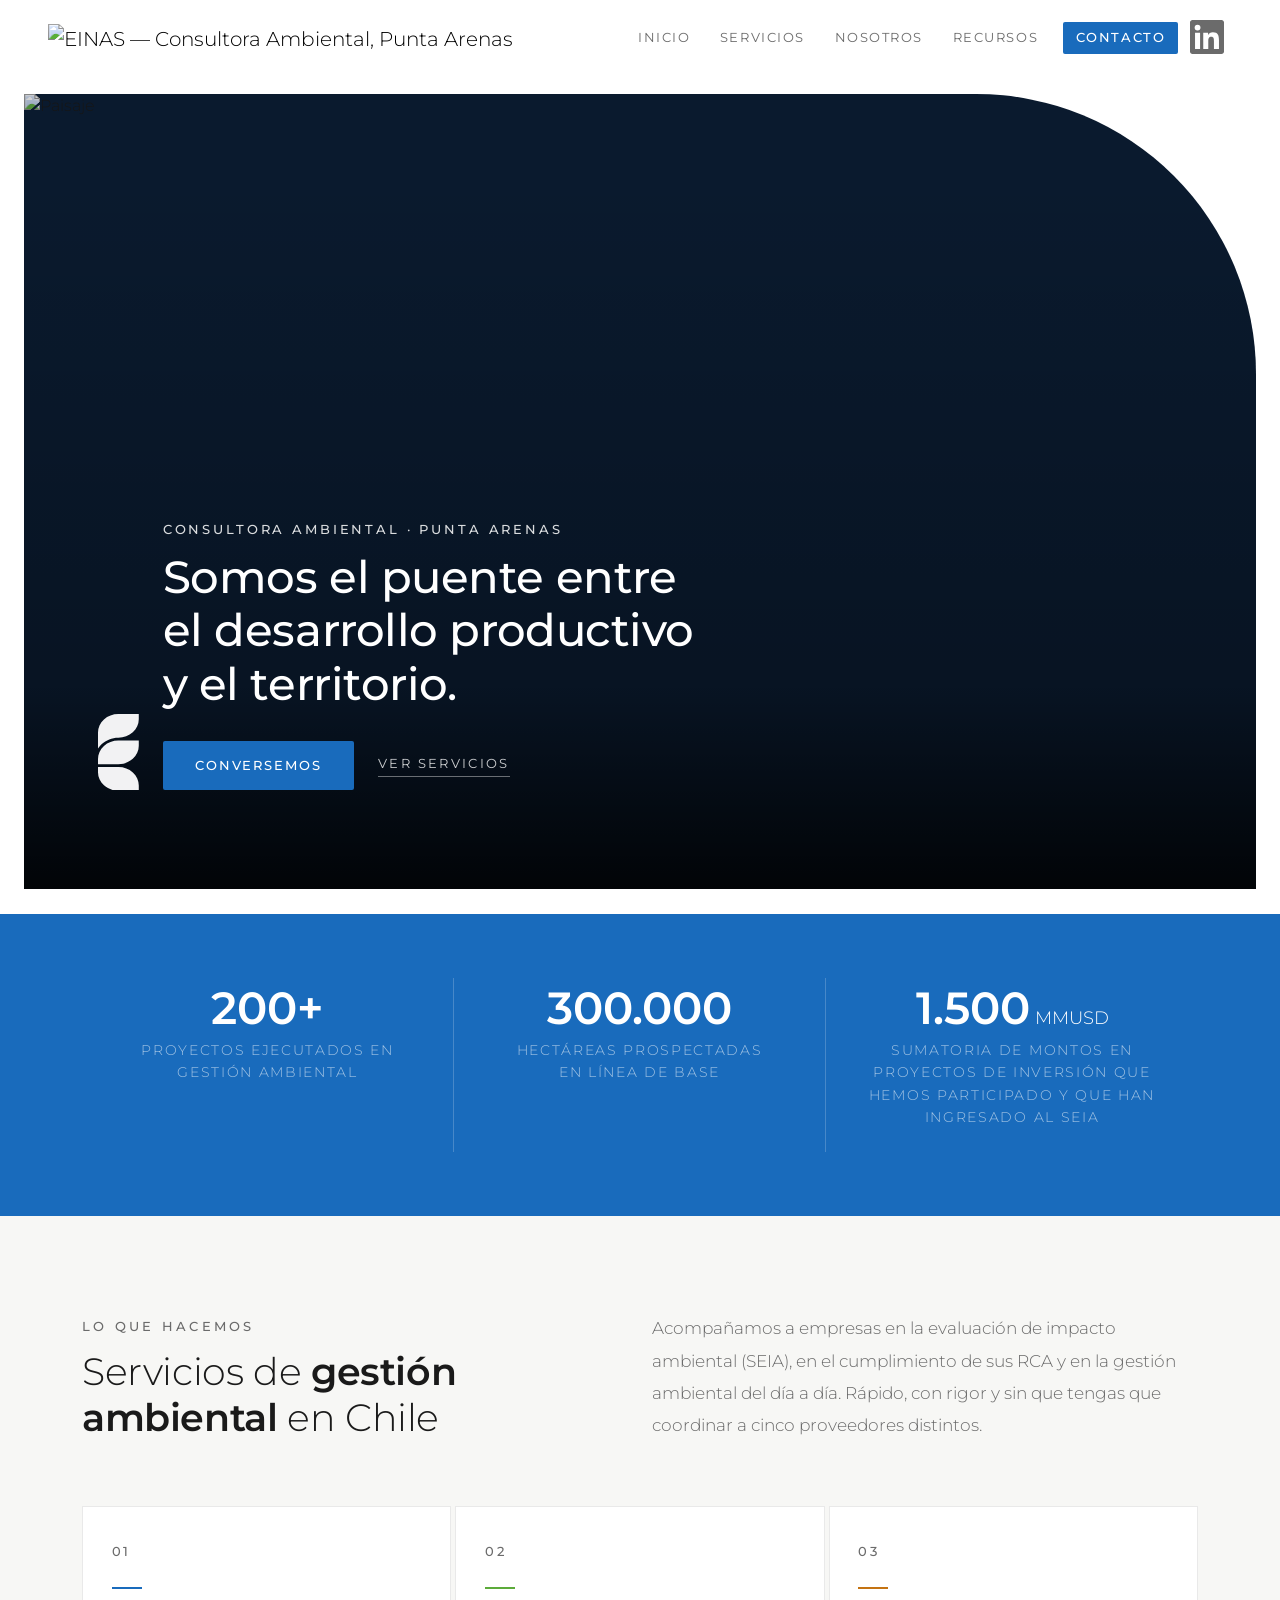
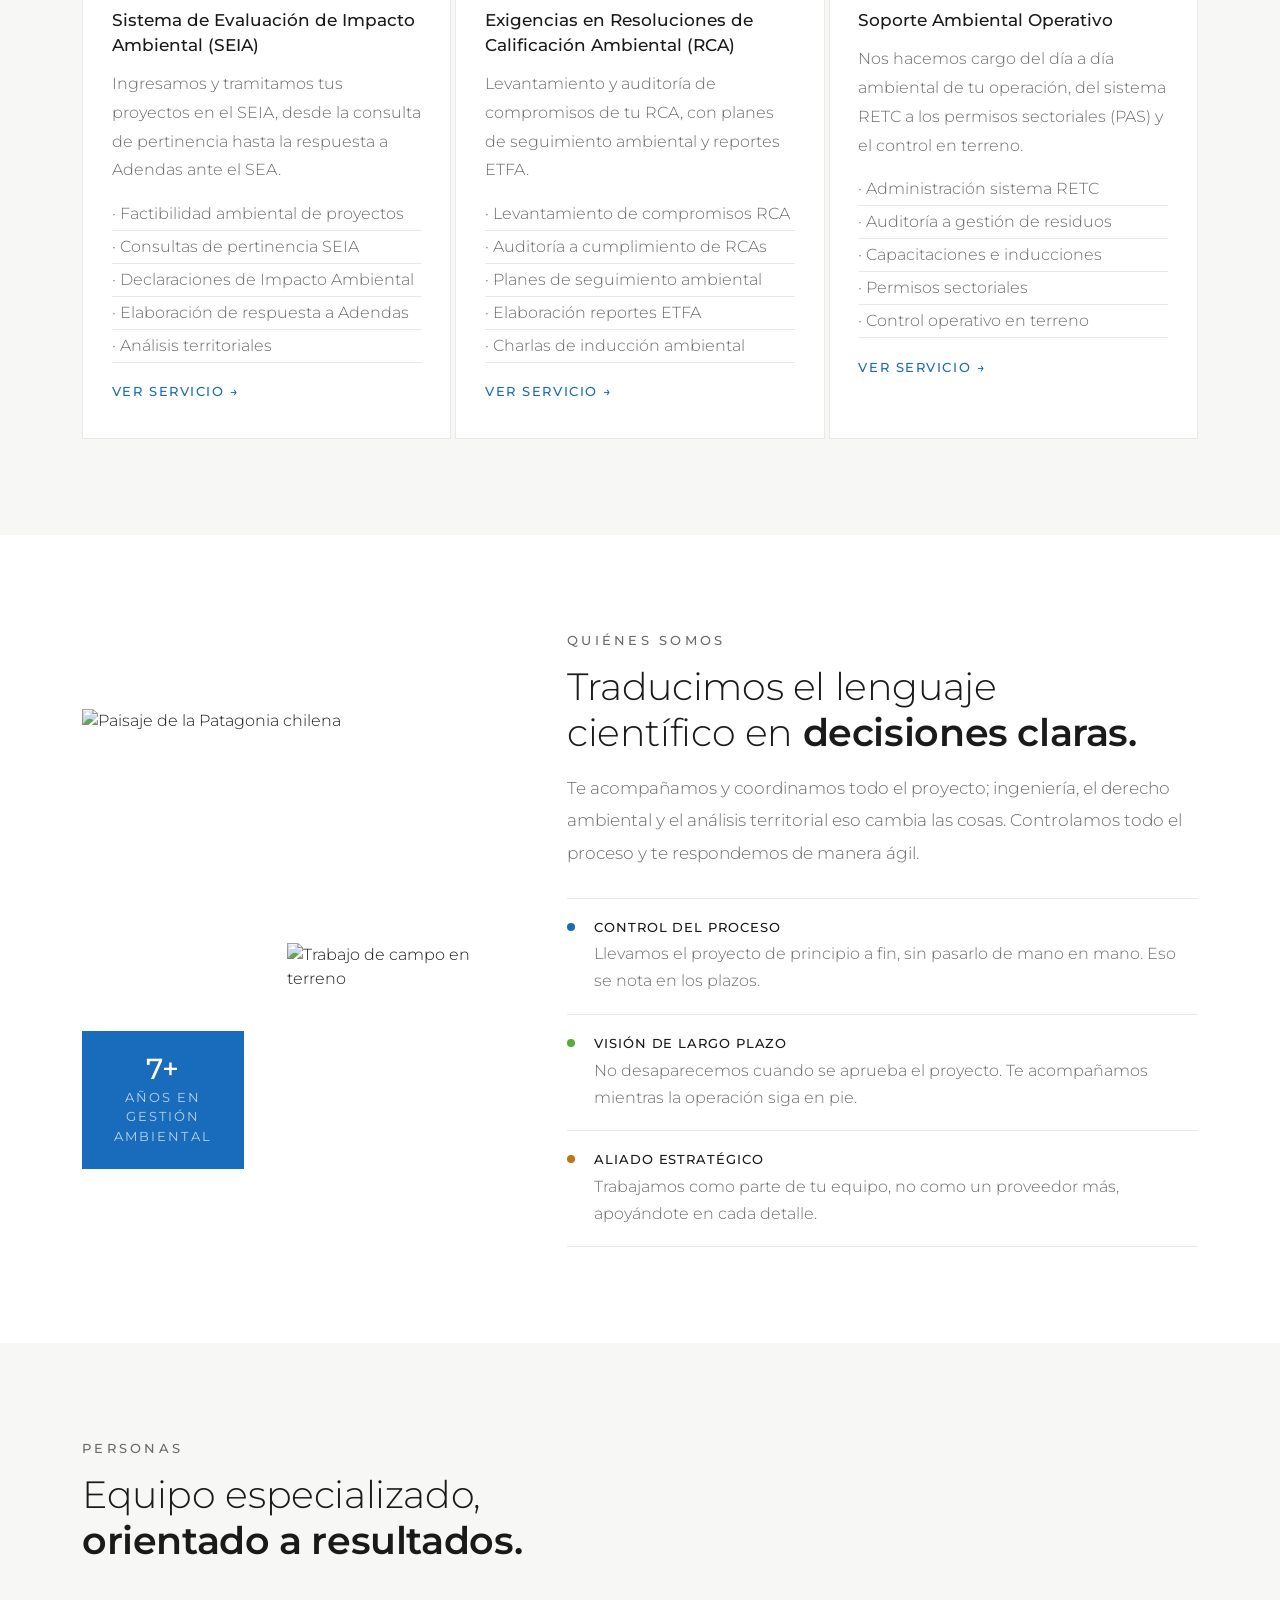
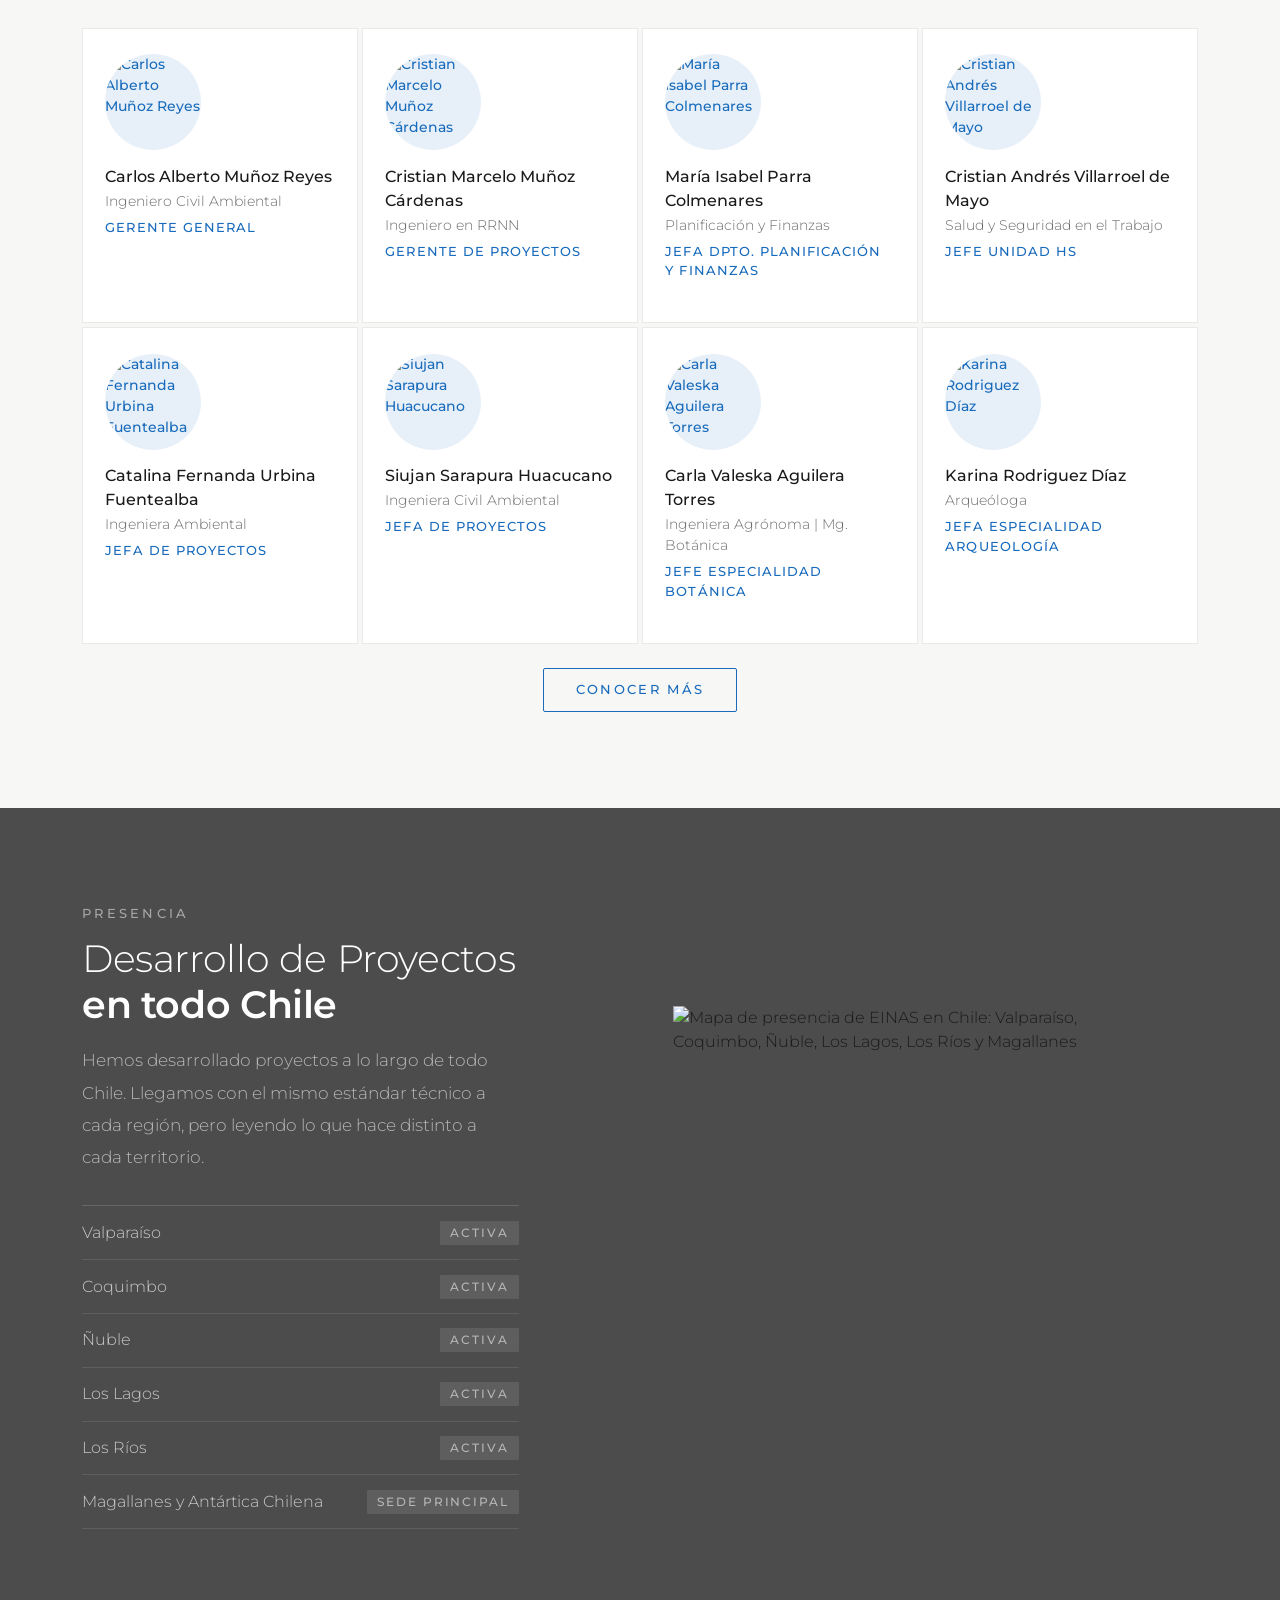
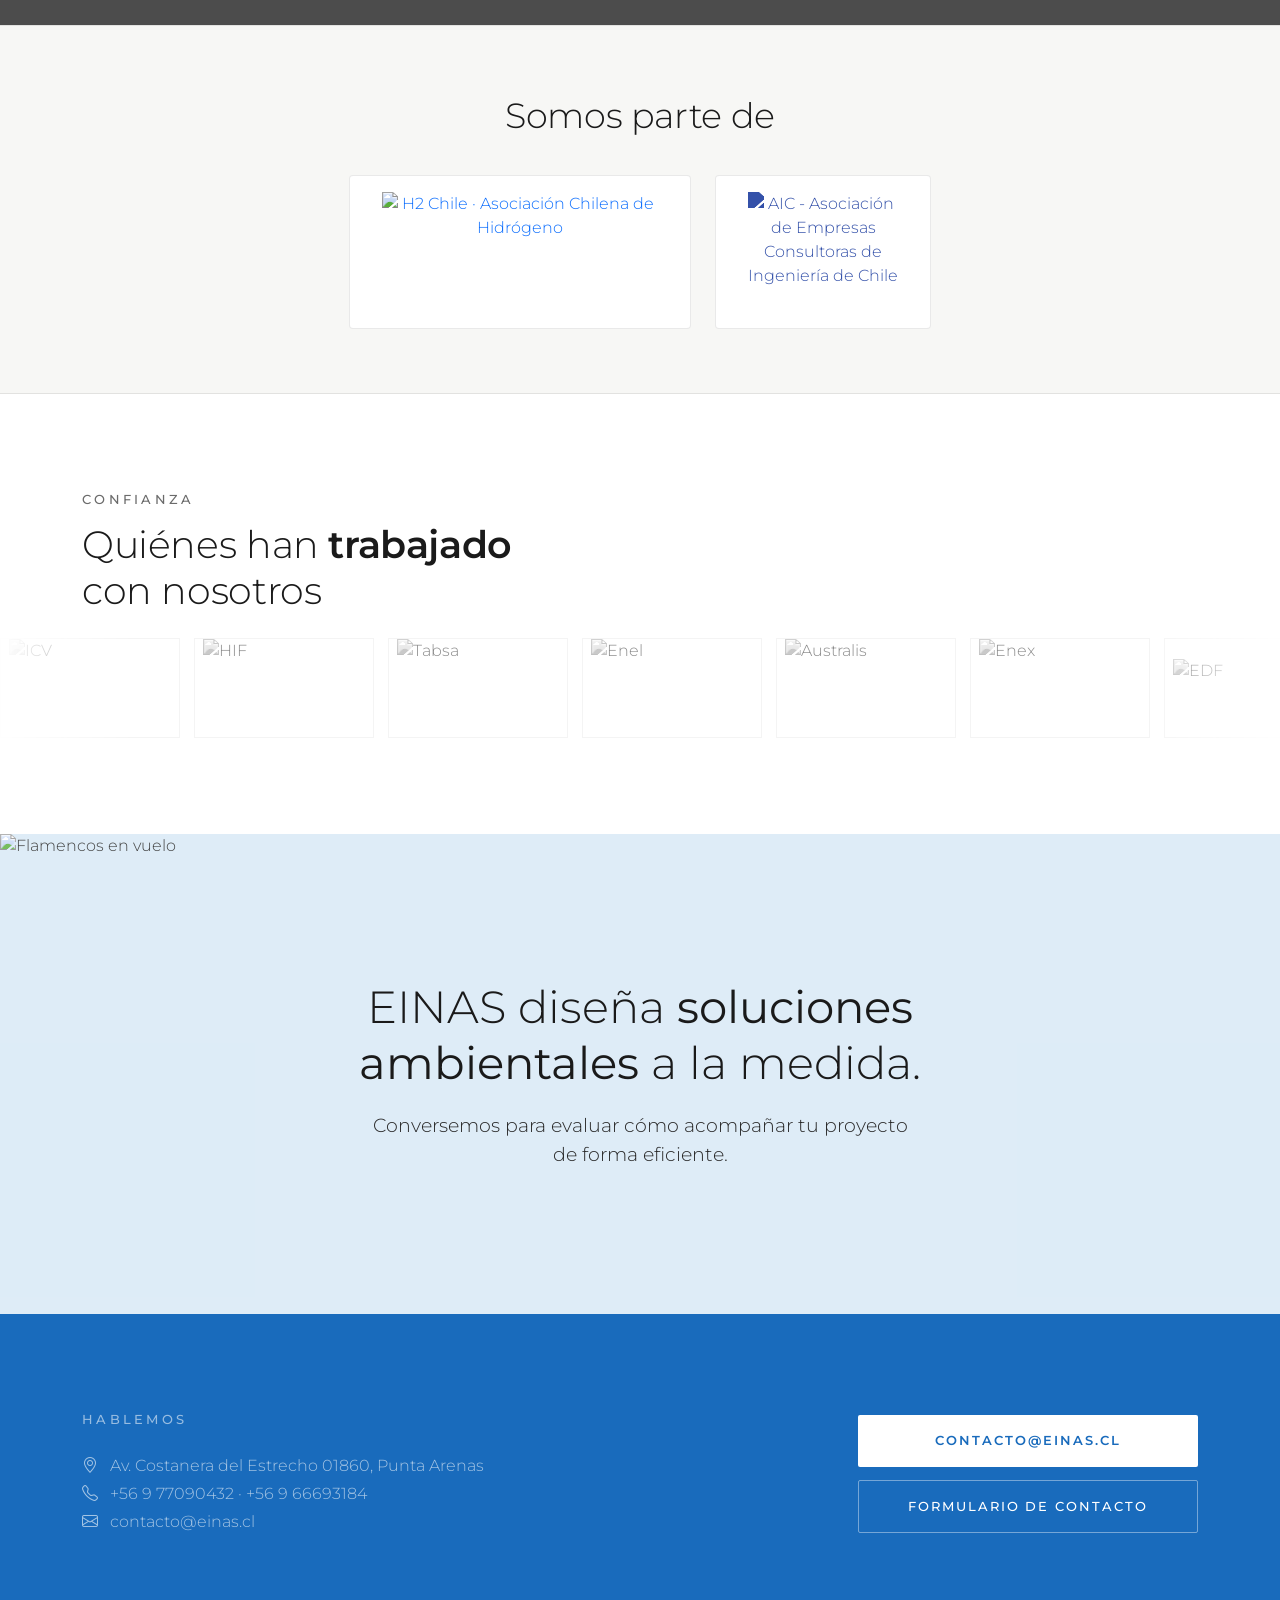
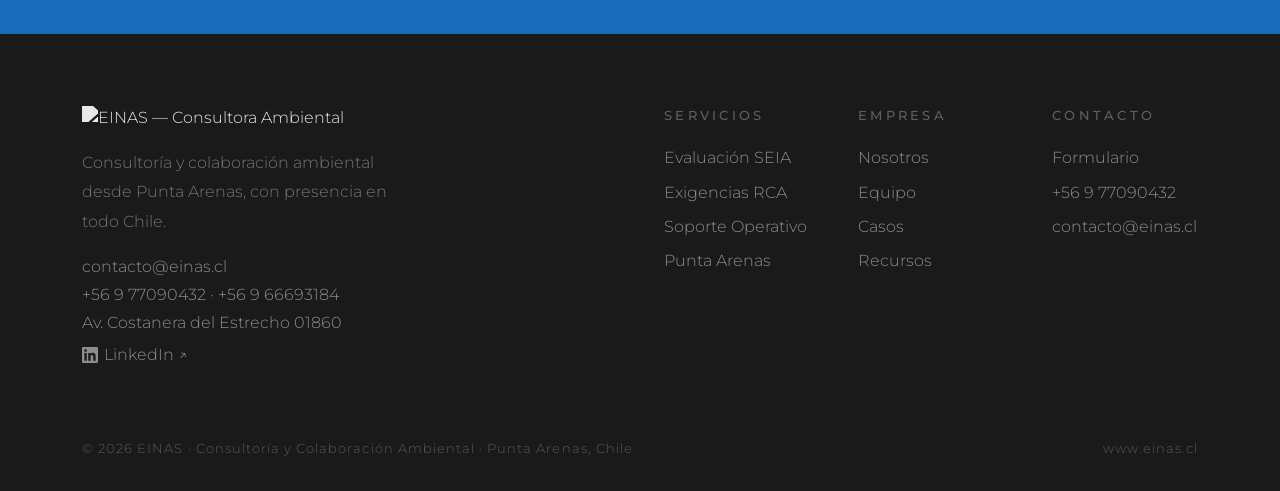
==== commit 9ec4dfb2: "Agregar banner Flamencos entre confianza y CTA Hablemos" ====
--- a/index.html
+++ b/index.html
@@ -727,14 +727,22 @@
   </div>
 </section>
 
+<!-- BANNER FLAMENCOS -->
+<section class="flamencos-banner fade-in" style="position:relative; min-height:480px; display:flex; align-items:center; justify-content:center; overflow:hidden; background:#d6e8f5;">
+  <img src="https://raw.githubusercontent.com/luismaggiore/einas/main/Flamencos.webp" alt="Flamencos en vuelo" style="position:absolute; inset:0; width:100%; height:100%; object-fit:cover; object-position:center; z-index:0;">
+  <div style="position:absolute; inset:0; background:rgba(255,255,255,0.18); z-index:1;"></div>
+  <div class="container" style="position:relative; z-index:2; text-align:center; padding: 5rem 1rem;">
+    <h2 style="font-size:clamp(1.8rem,4vw,2.8rem); font-weight:300; color:#1a1a1a; line-height:1.25; margin-bottom:1.2rem;">EINAS diseña <strong>soluciones<br>ambientales</strong> a la medida.</h2>
+    <p style="font-size:clamp(1rem,2vw,1.2rem); font-weight:300; color:#2a2a2a; max-width:560px; margin:0 auto;">Conversemos para evaluar cómo acompañar tu proyecto de forma eficiente.</p>
+  </div>
+</section>
+
 <!-- CTA -->
 <section class="cta-section fade-in" id="contacto">
   <div class="container">
     <div class="row align-items-center g-5">
       <div class="col-lg-7">
         <p class="cta-tag">Hablemos</p>
-        <h2 class="cta-h2">EINAS diseña <strong>soluciones<br>ambientales</strong> a la medida.</h2>
-        <p class="cta-sub">Cuéntanos qué proyecto tienes entre manos y vemos juntos cómo sacarlo adelante.</p>
         <div class="mt-4">
           <p class="cta-contact-item"><i class="bi bi-geo-alt me-2"></i> Av. Costanera del Estrecho 01860, Punta Arenas</p>
           <p class="cta-contact-item"><i class="bi bi-telephone me-2"></i> +56 9 77090432 · +56 9 66693184</p>
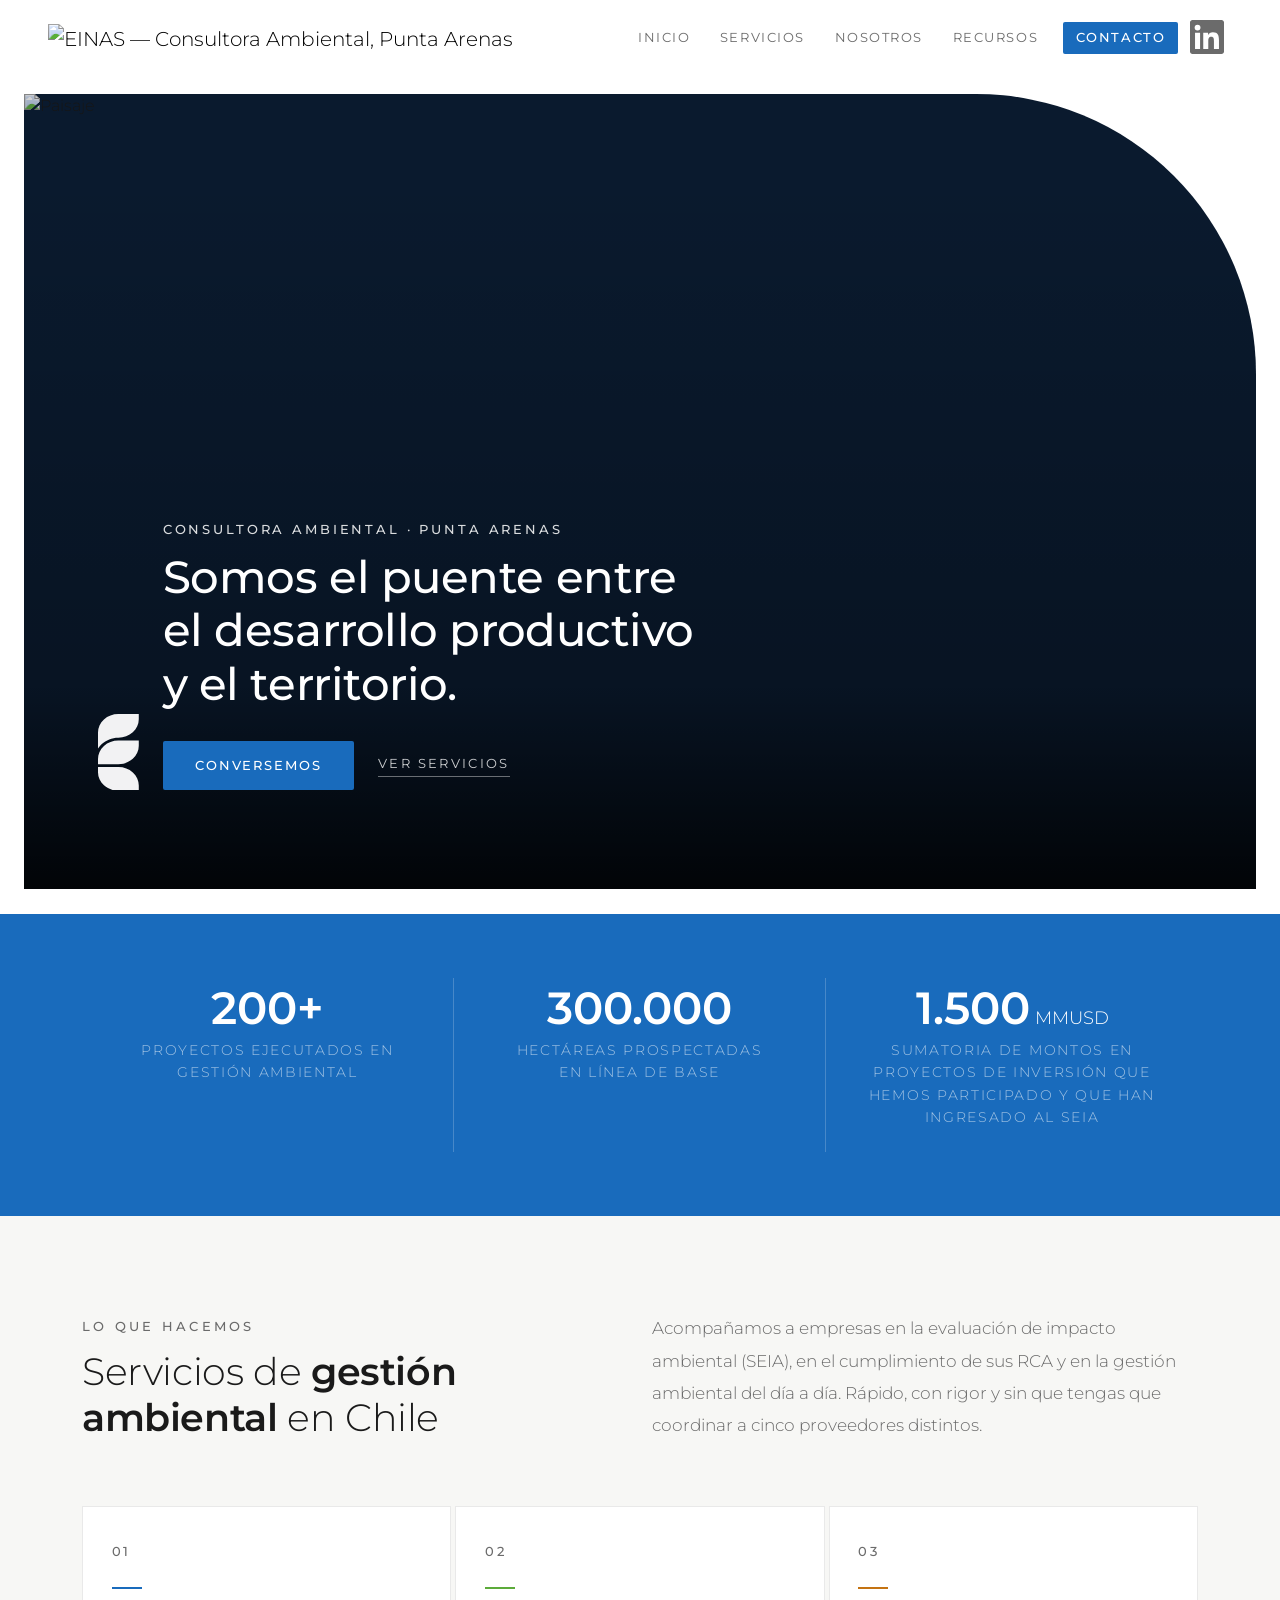
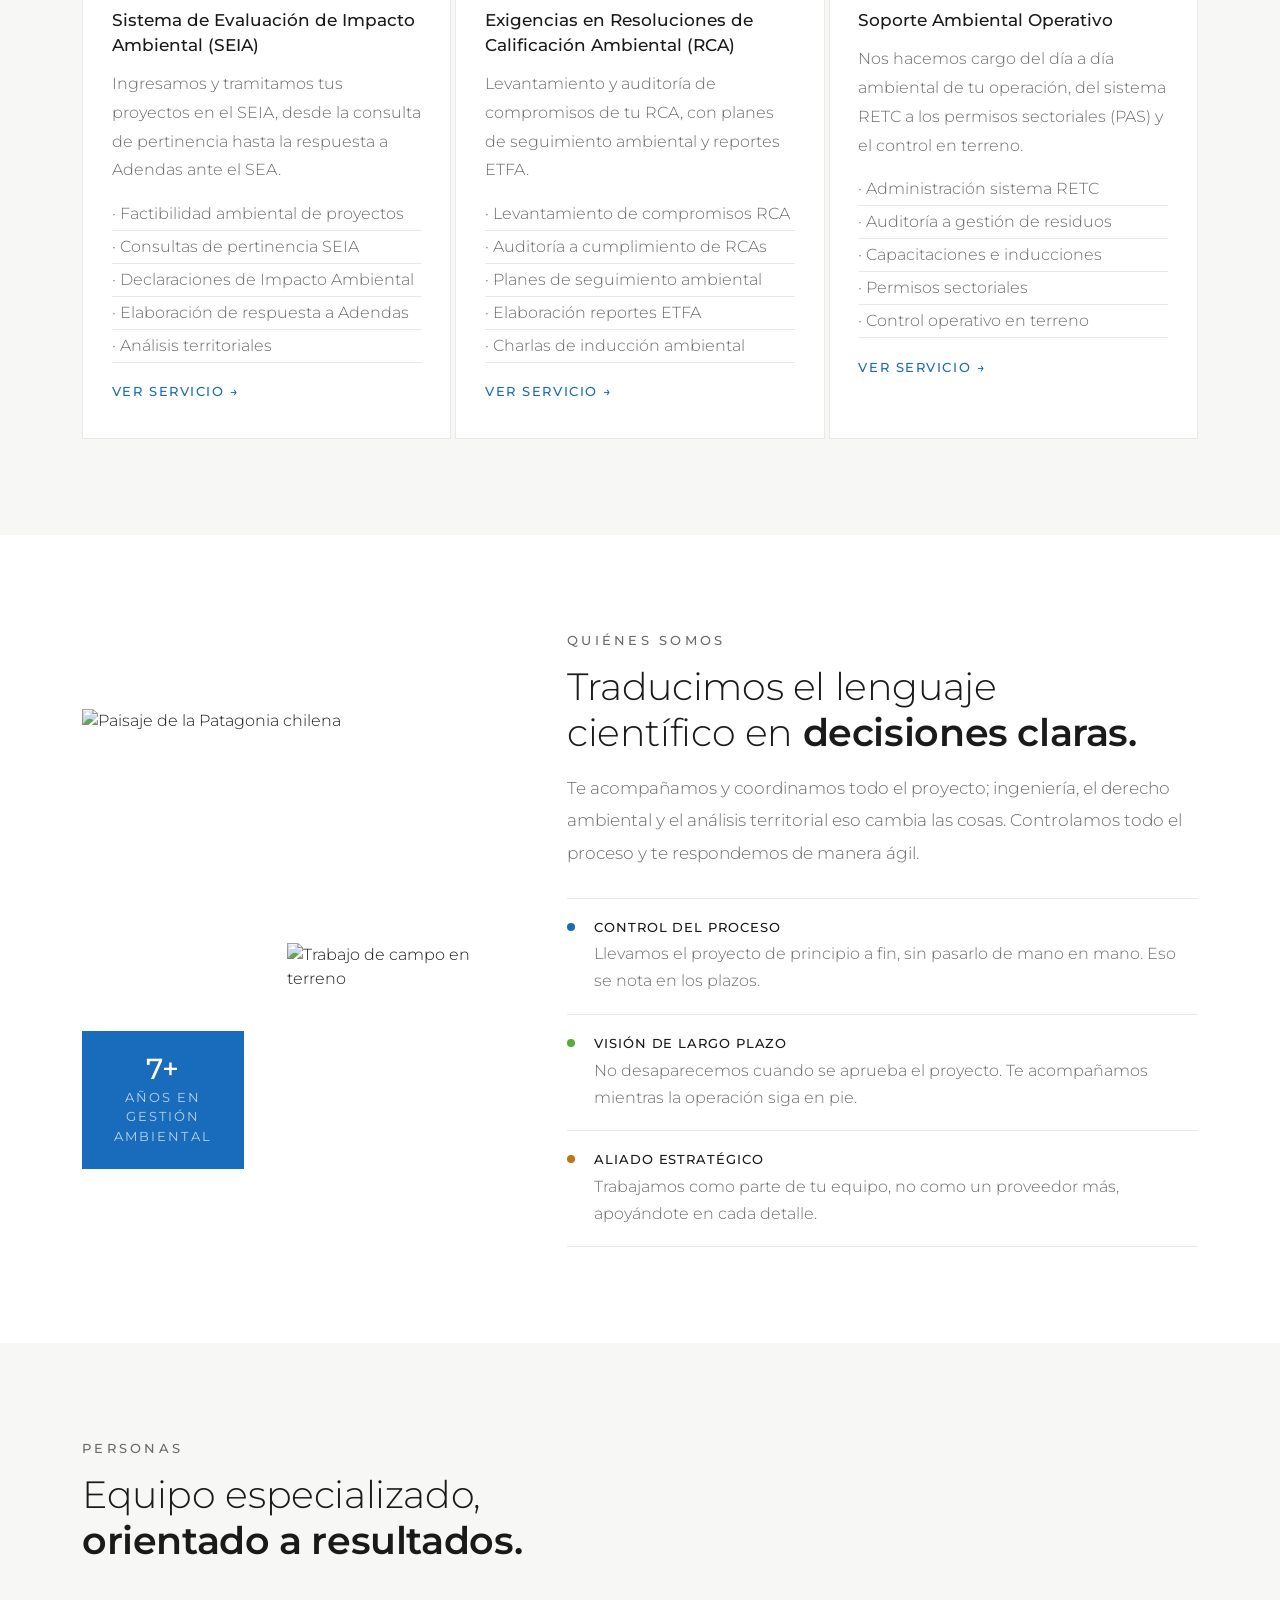
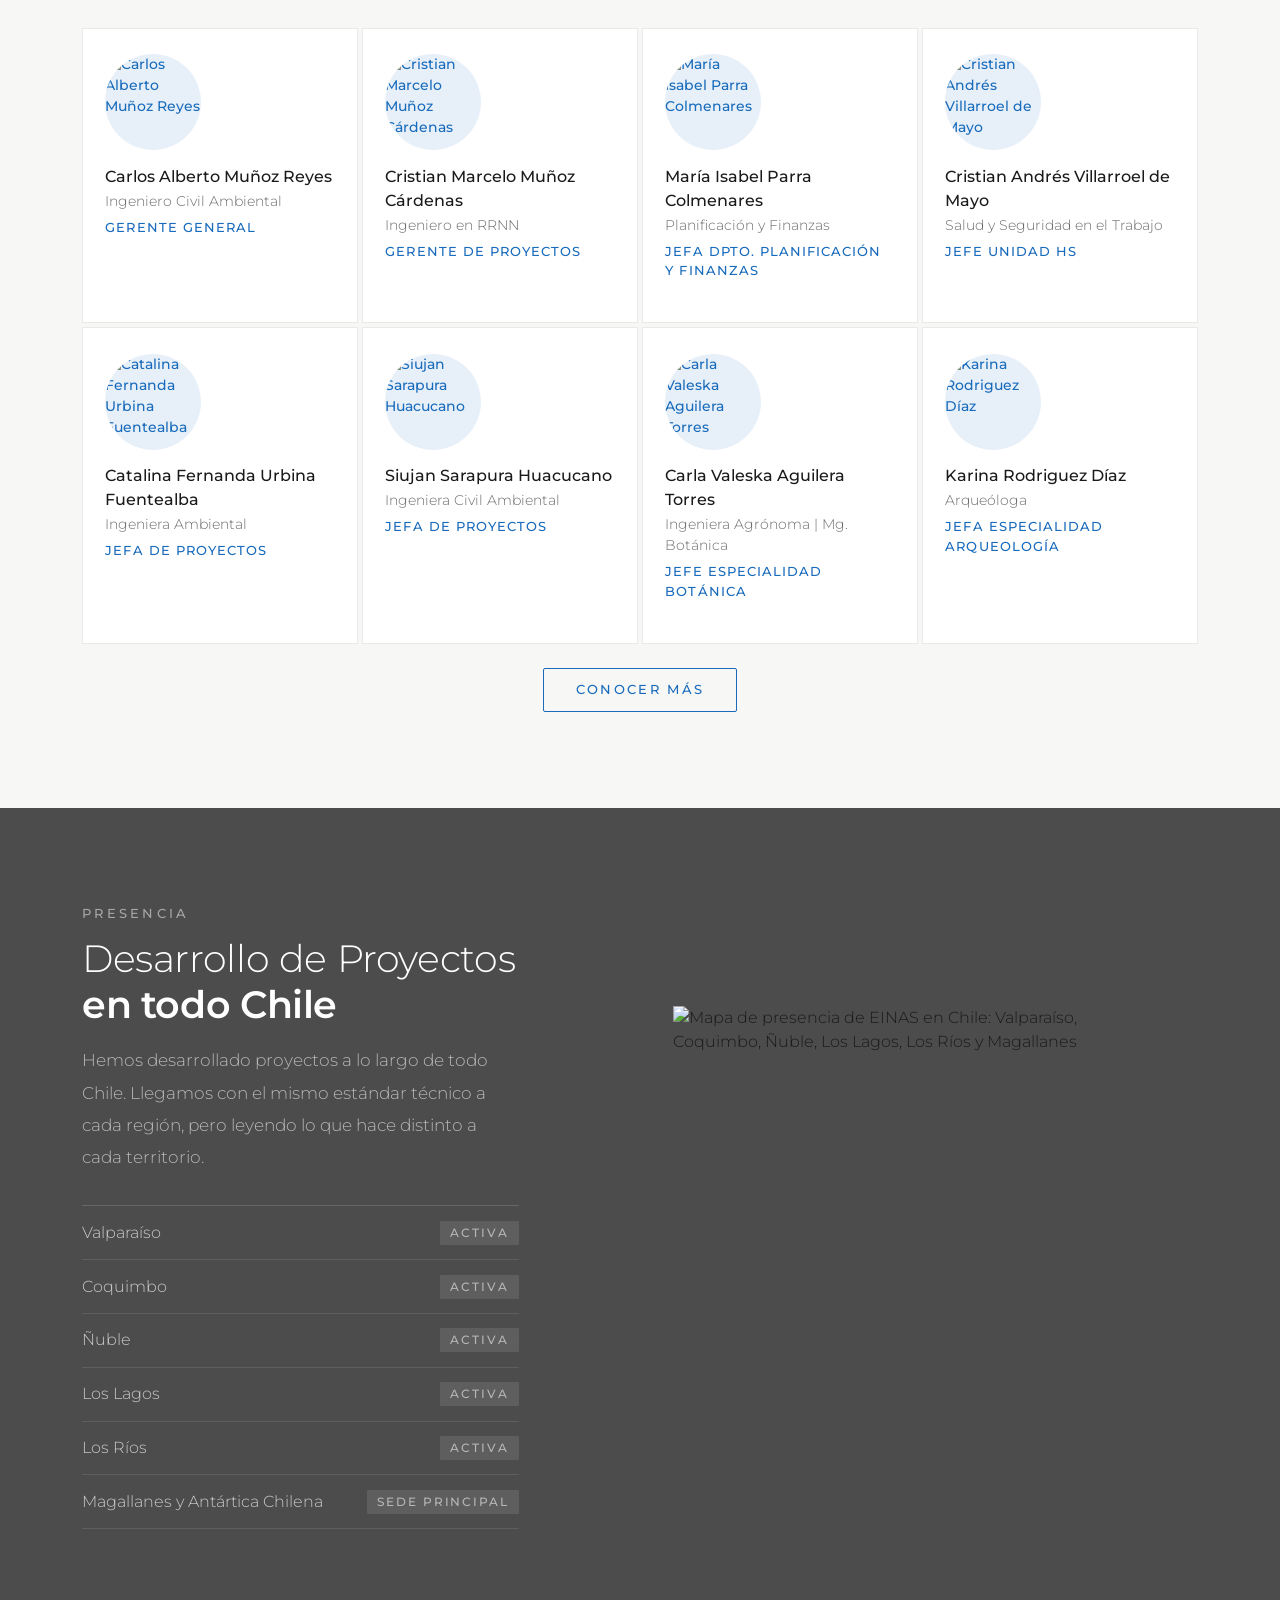
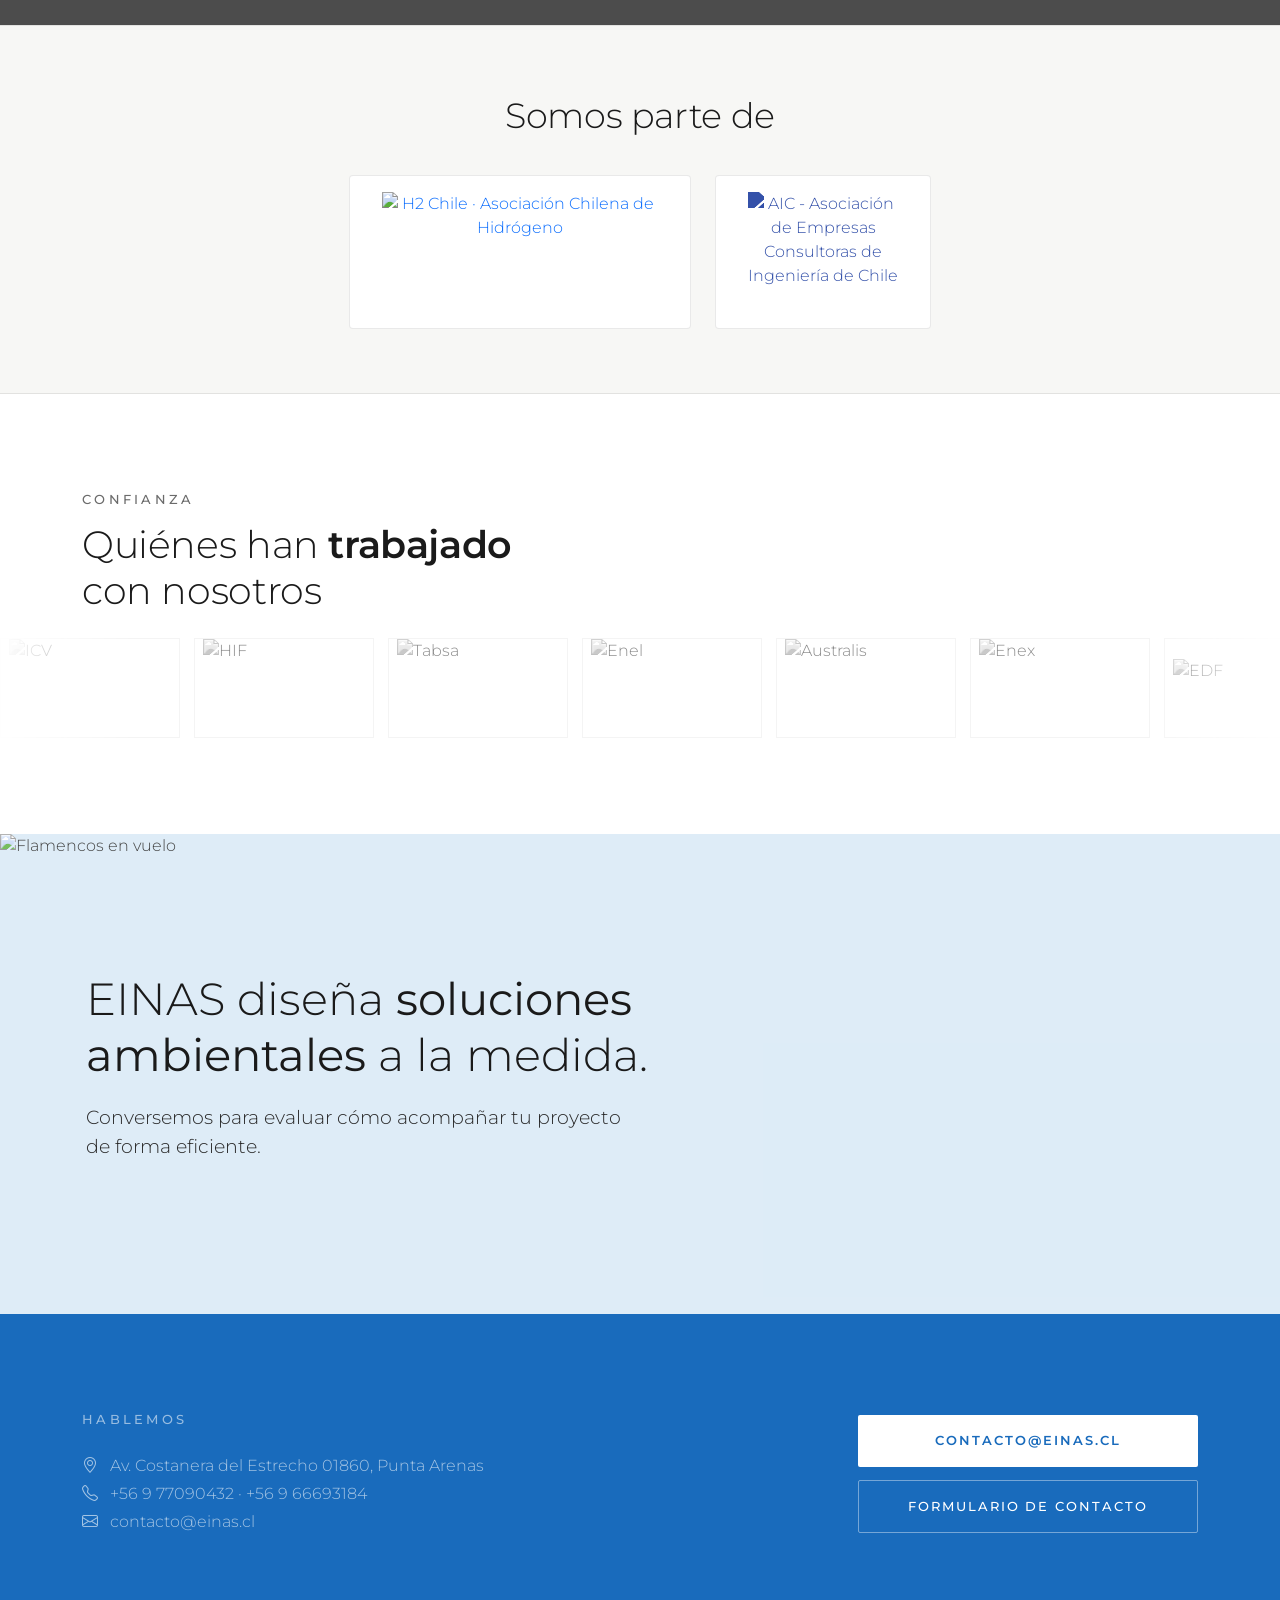
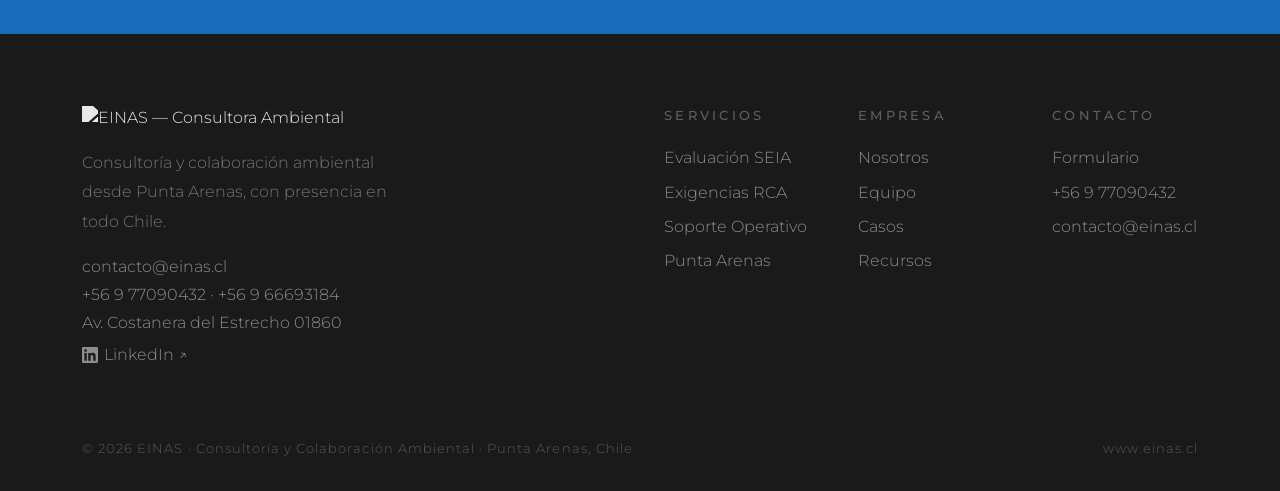
==== commit a9d70c6b: "Banner flamencos: texto a la izquierda, foco foto en 750px" ====
--- a/index.html
+++ b/index.html
@@ -728,12 +728,12 @@
 </section>
 
 <!-- BANNER FLAMENCOS -->
-<section class="flamencos-banner fade-in" style="position:relative; min-height:480px; display:flex; align-items:center; justify-content:center; overflow:hidden; background:#d6e8f5;">
-  <img src="https://raw.githubusercontent.com/luismaggiore/einas/main/Flamencos.webp" alt="Flamencos en vuelo" style="position:absolute; inset:0; width:100%; height:100%; object-fit:cover; object-position:center; z-index:0;">
+<section class="flamencos-banner fade-in" style="position:relative; min-height:480px; display:flex; align-items:center; overflow:hidden; background:#d6e8f5;">
+  <img src="https://raw.githubusercontent.com/luismaggiore/einas/main/Flamencos.webp" alt="Flamencos en vuelo" style="position:absolute; inset:0; width:100%; height:100%; object-fit:cover; object-position:center 750px; z-index:0;">
   <div style="position:absolute; inset:0; background:rgba(255,255,255,0.18); z-index:1;"></div>
-  <div class="container" style="position:relative; z-index:2; text-align:center; padding: 5rem 1rem;">
+  <div class="container" style="position:relative; z-index:2; text-align:left; padding: 5rem 1rem;">
     <h2 style="font-size:clamp(1.8rem,4vw,2.8rem); font-weight:300; color:#1a1a1a; line-height:1.25; margin-bottom:1.2rem;">EINAS diseña <strong>soluciones<br>ambientales</strong> a la medida.</h2>
-    <p style="font-size:clamp(1rem,2vw,1.2rem); font-weight:300; color:#2a2a2a; max-width:560px; margin:0 auto;">Conversemos para evaluar cómo acompañar tu proyecto de forma eficiente.</p>
+    <p style="font-size:clamp(1rem,2vw,1.2rem); font-weight:300; color:#2a2a2a; max-width:560px;">Conversemos para evaluar cómo acompañar tu proyecto de forma eficiente.</p>
   </div>
 </section>
 
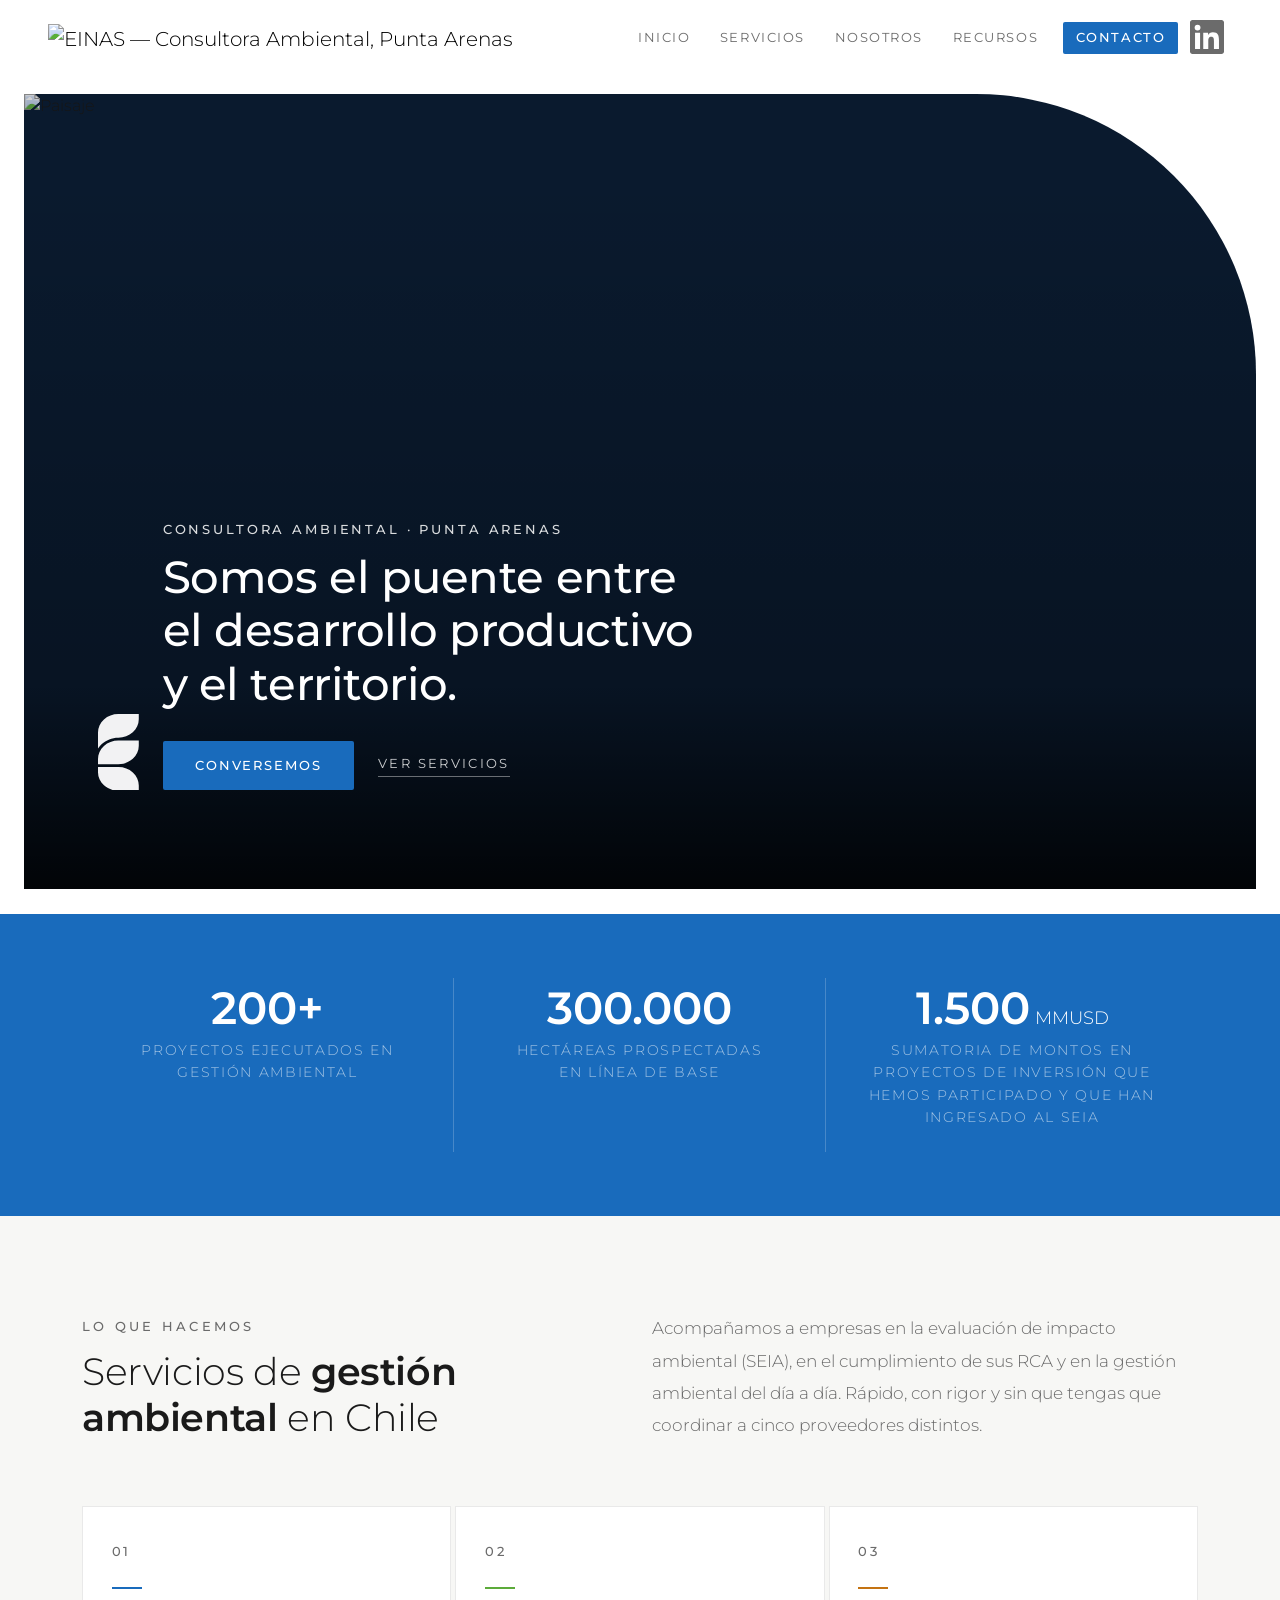
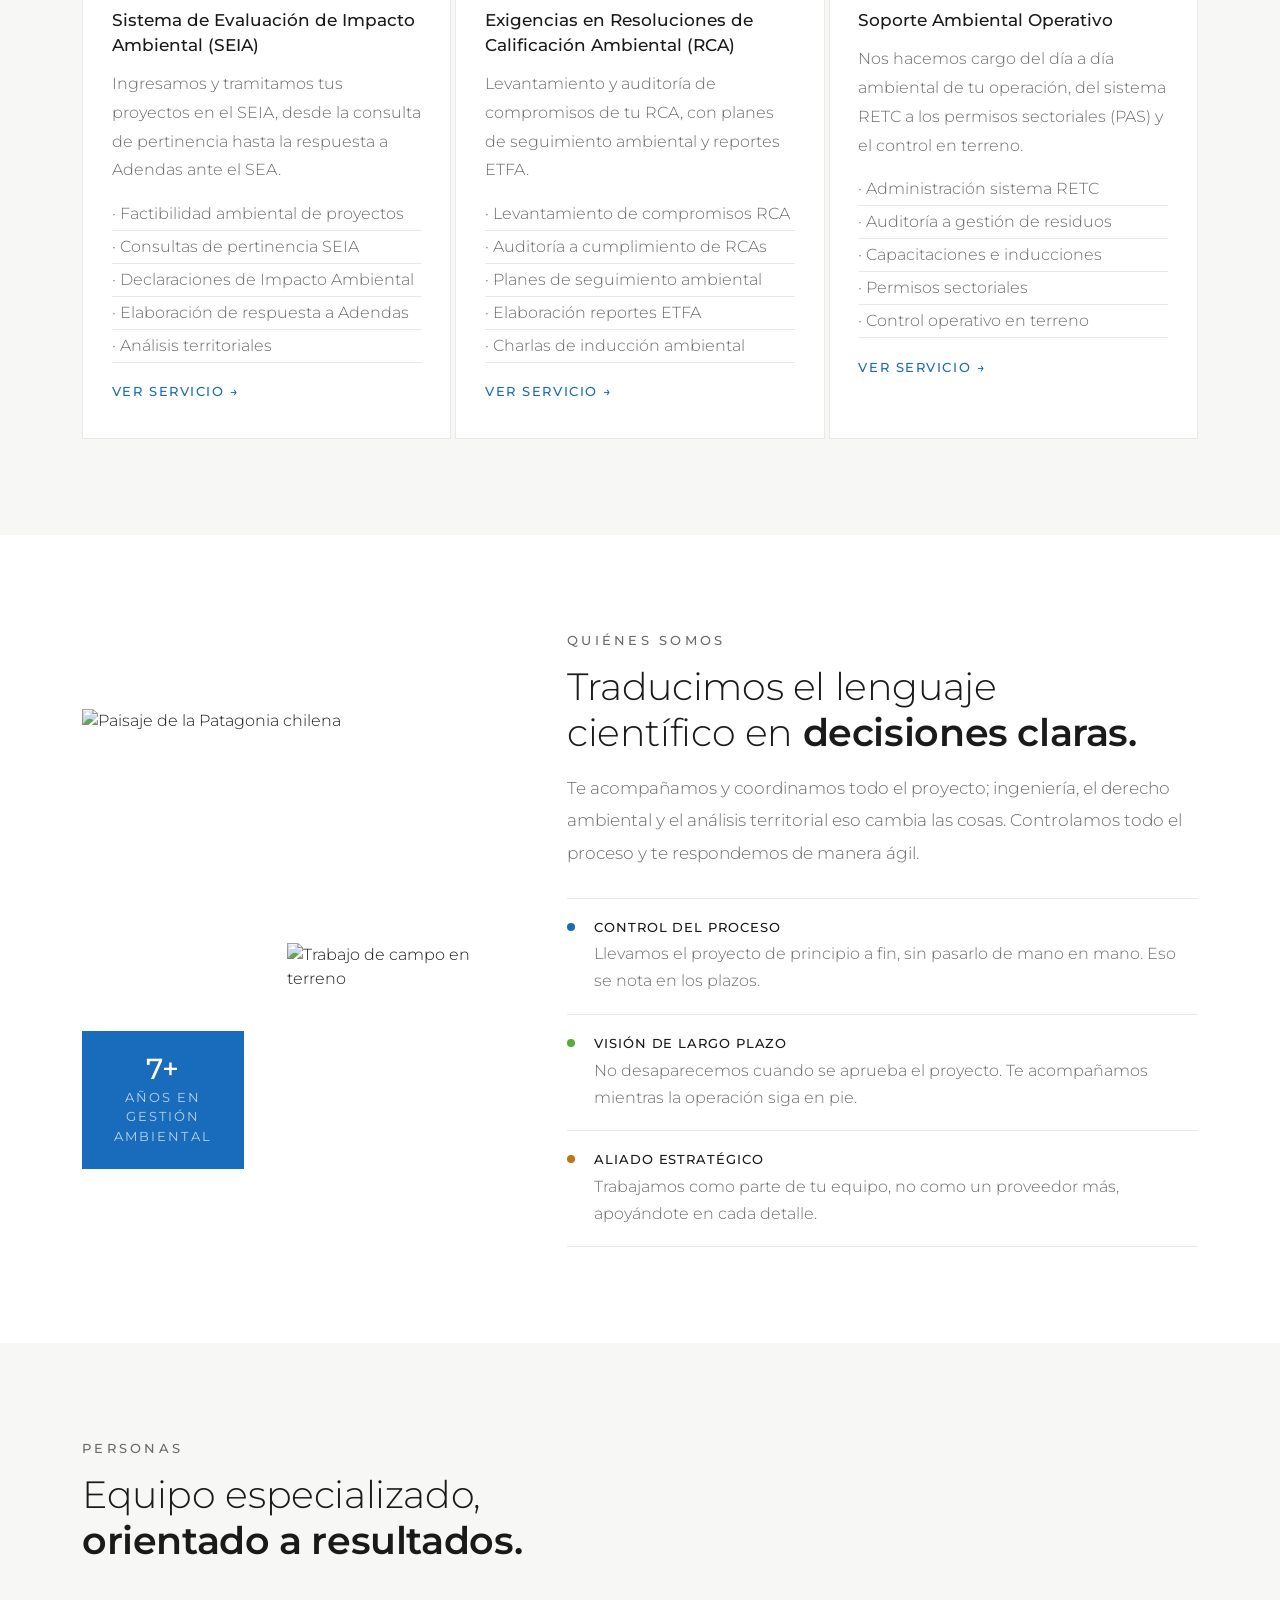
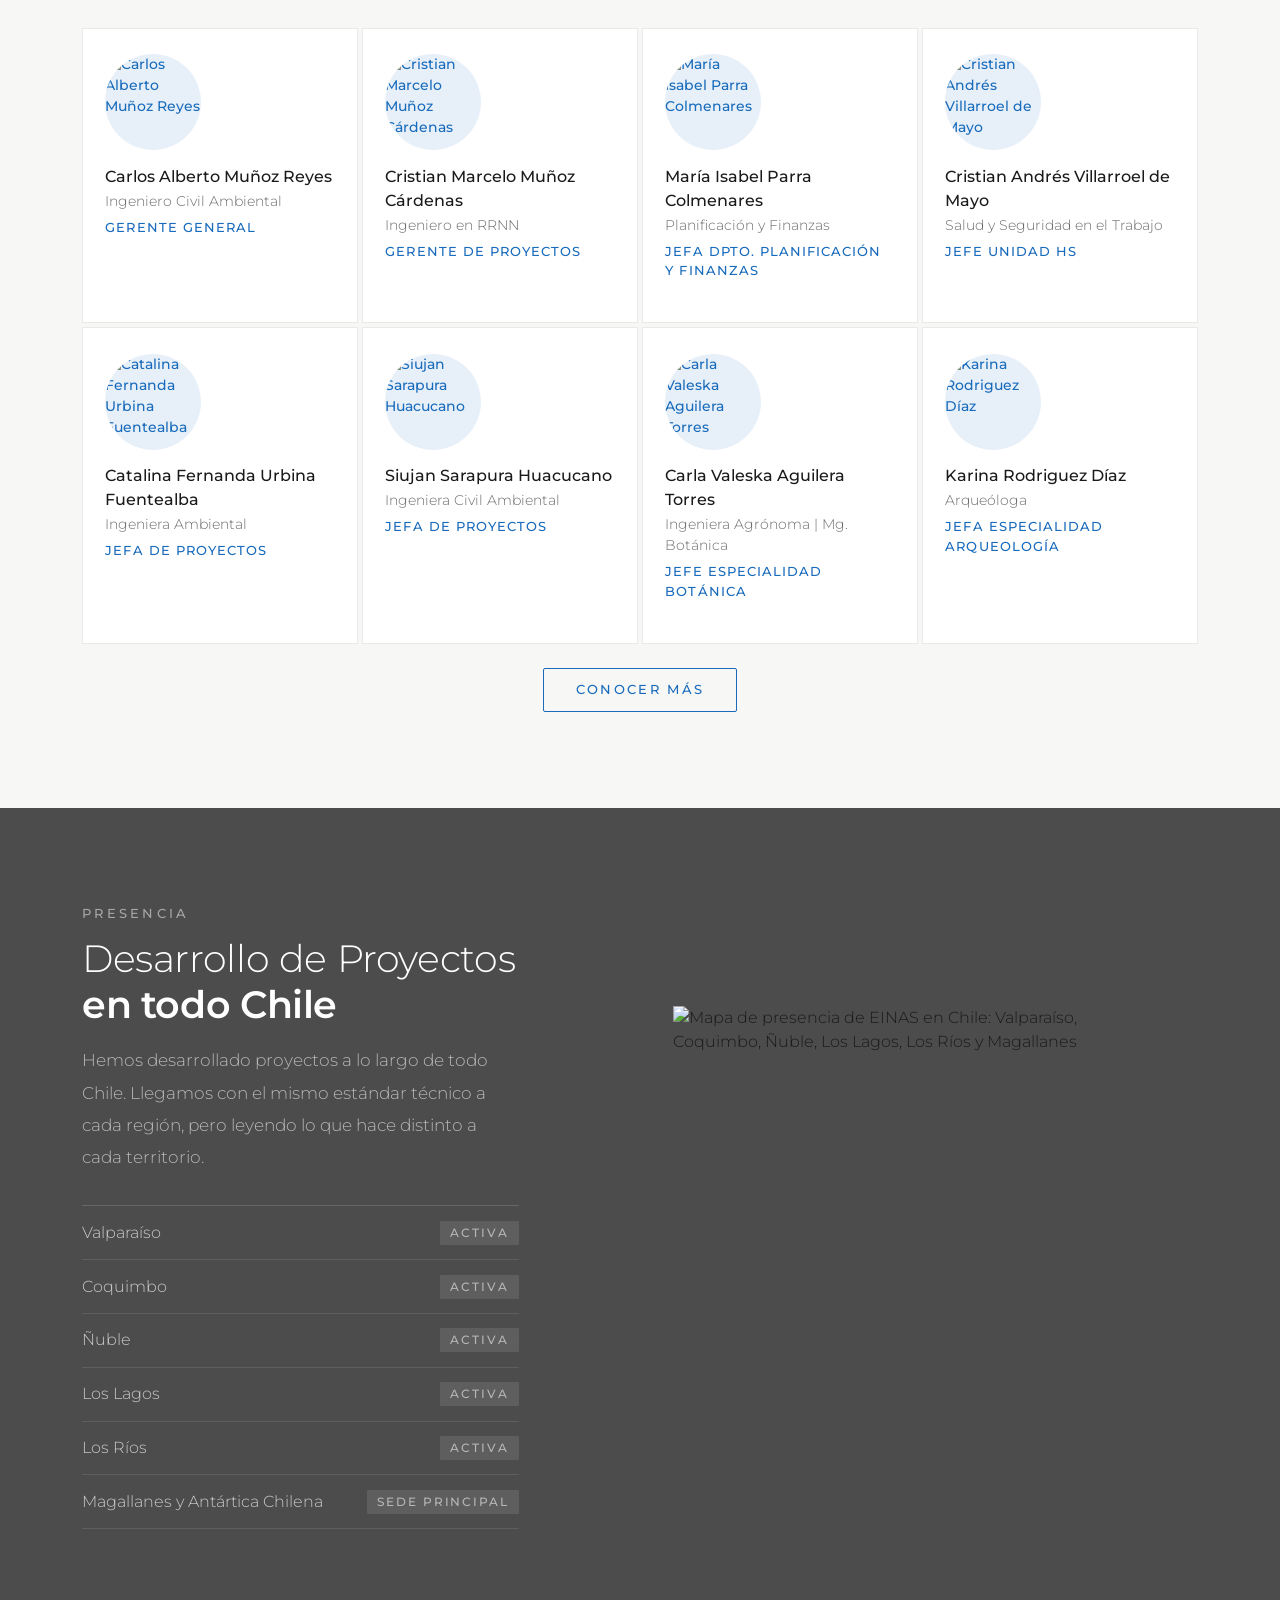
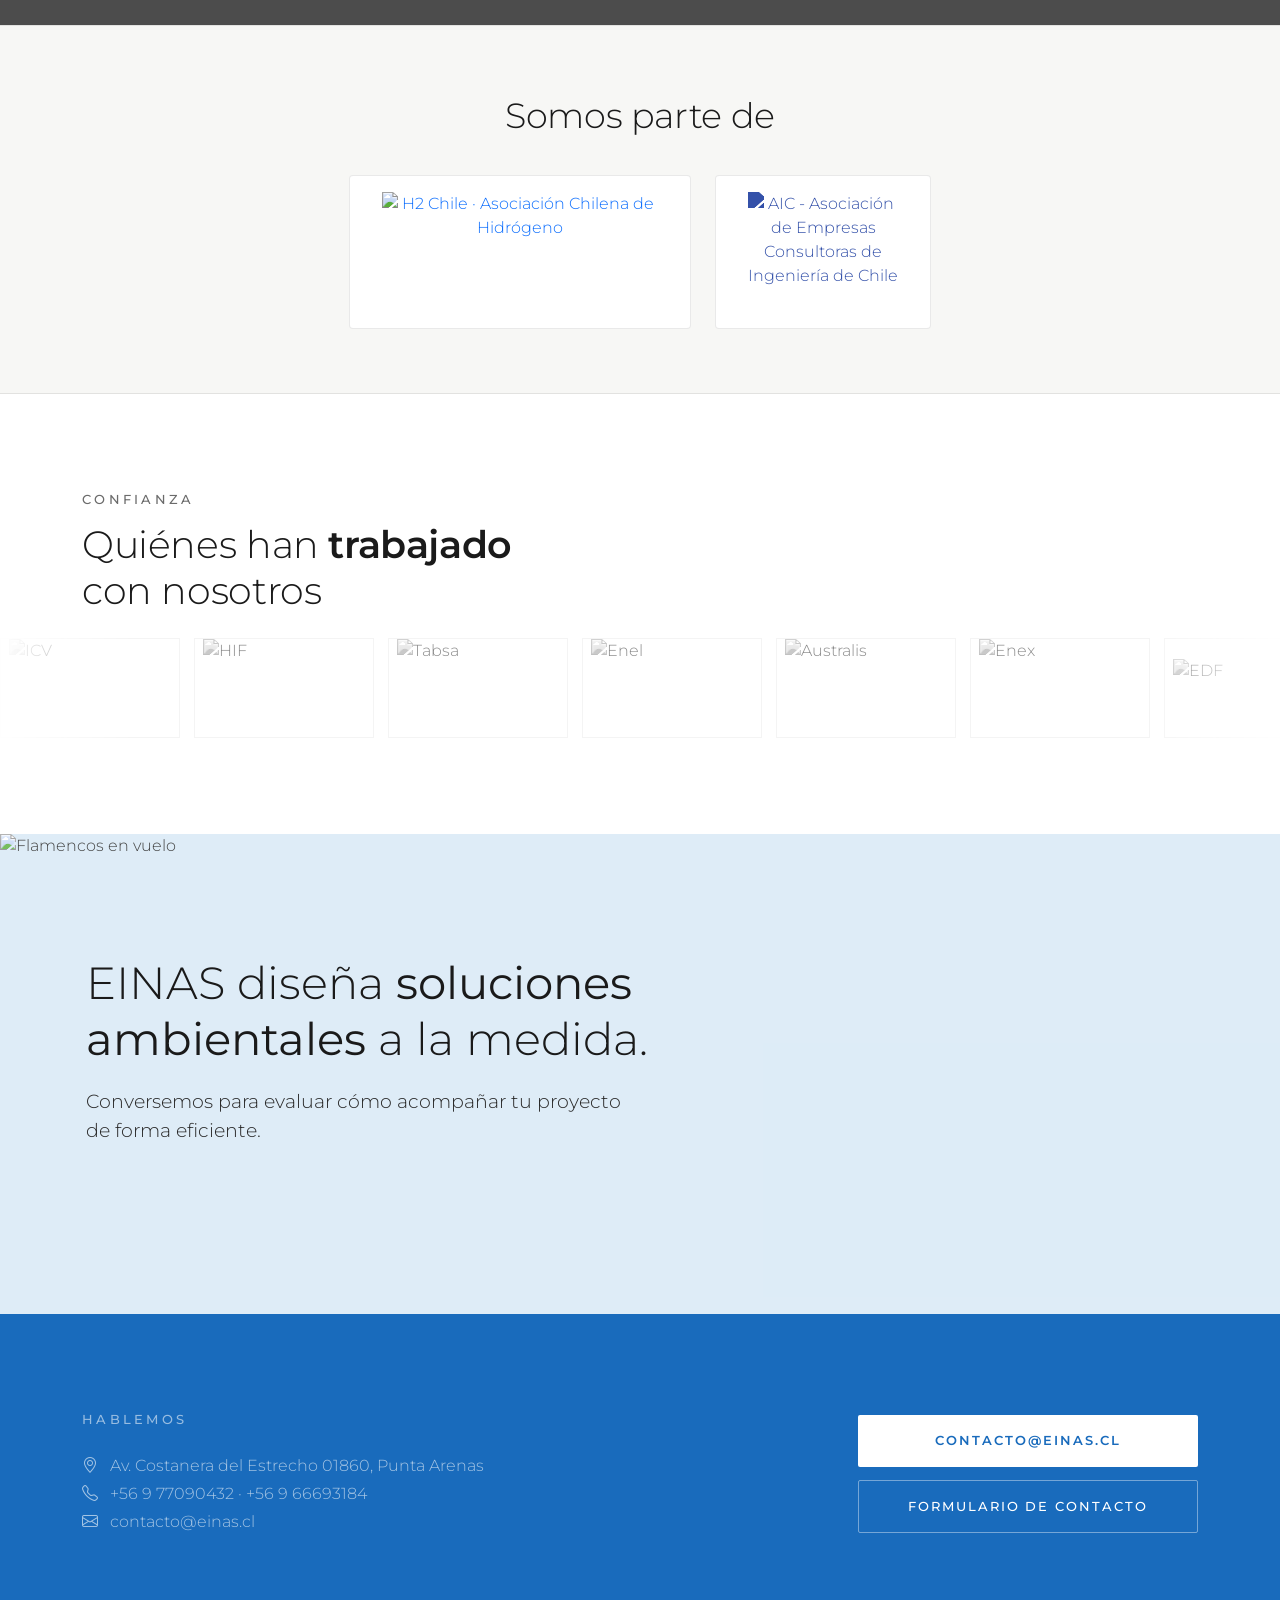
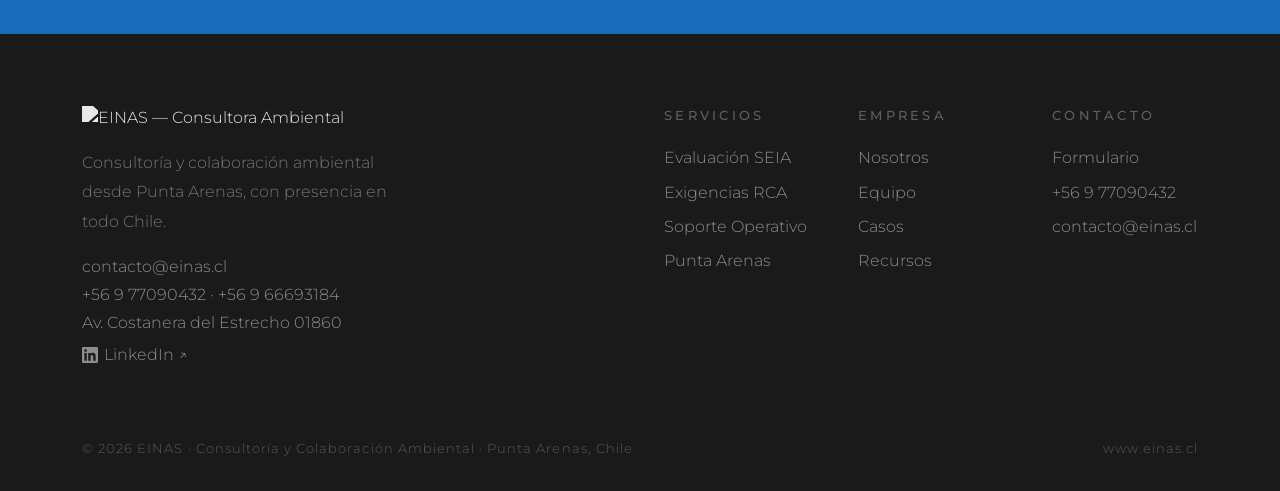
==== commit 760775f4: "Banner flamencos: reducir padding superior del texto" ====
--- a/index.html
+++ b/index.html
@@ -729,9 +729,9 @@
 
 <!-- BANNER FLAMENCOS -->
 <section class="flamencos-banner fade-in" style="position:relative; min-height:480px; display:flex; align-items:center; overflow:hidden; background:#d6e8f5;">
-  <img src="https://raw.githubusercontent.com/luismaggiore/einas/main/Flamencos.webp" alt="Flamencos en vuelo" style="position:absolute; inset:0; width:100%; height:100%; object-fit:cover; object-position:center 750px; z-index:0;">
+  <img src="https://raw.githubusercontent.com/luismaggiore/einas/main/flamencos.webp" alt="Flamencos en vuelo" style="position:absolute; inset:0; width:100%; height:100%; object-fit:cover; object-position:center 65%; z-index:0;">
   <div style="position:absolute; inset:0; background:rgba(255,255,255,0.18); z-index:1;"></div>
-  <div class="container" style="position:relative; z-index:2; text-align:left; padding: 5rem 1rem;">
+  <div class="container" style="position:relative; z-index:2; text-align:left; padding: 3rem 1rem 5rem;">
     <h2 style="font-size:clamp(1.8rem,4vw,2.8rem); font-weight:300; color:#1a1a1a; line-height:1.25; margin-bottom:1.2rem;">EINAS diseña <strong>soluciones<br>ambientales</strong> a la medida.</h2>
     <p style="font-size:clamp(1rem,2vw,1.2rem); font-weight:300; color:#2a2a2a; max-width:560px;">Conversemos para evaluar cómo acompañar tu proyecto de forma eficiente.</p>
   </div>
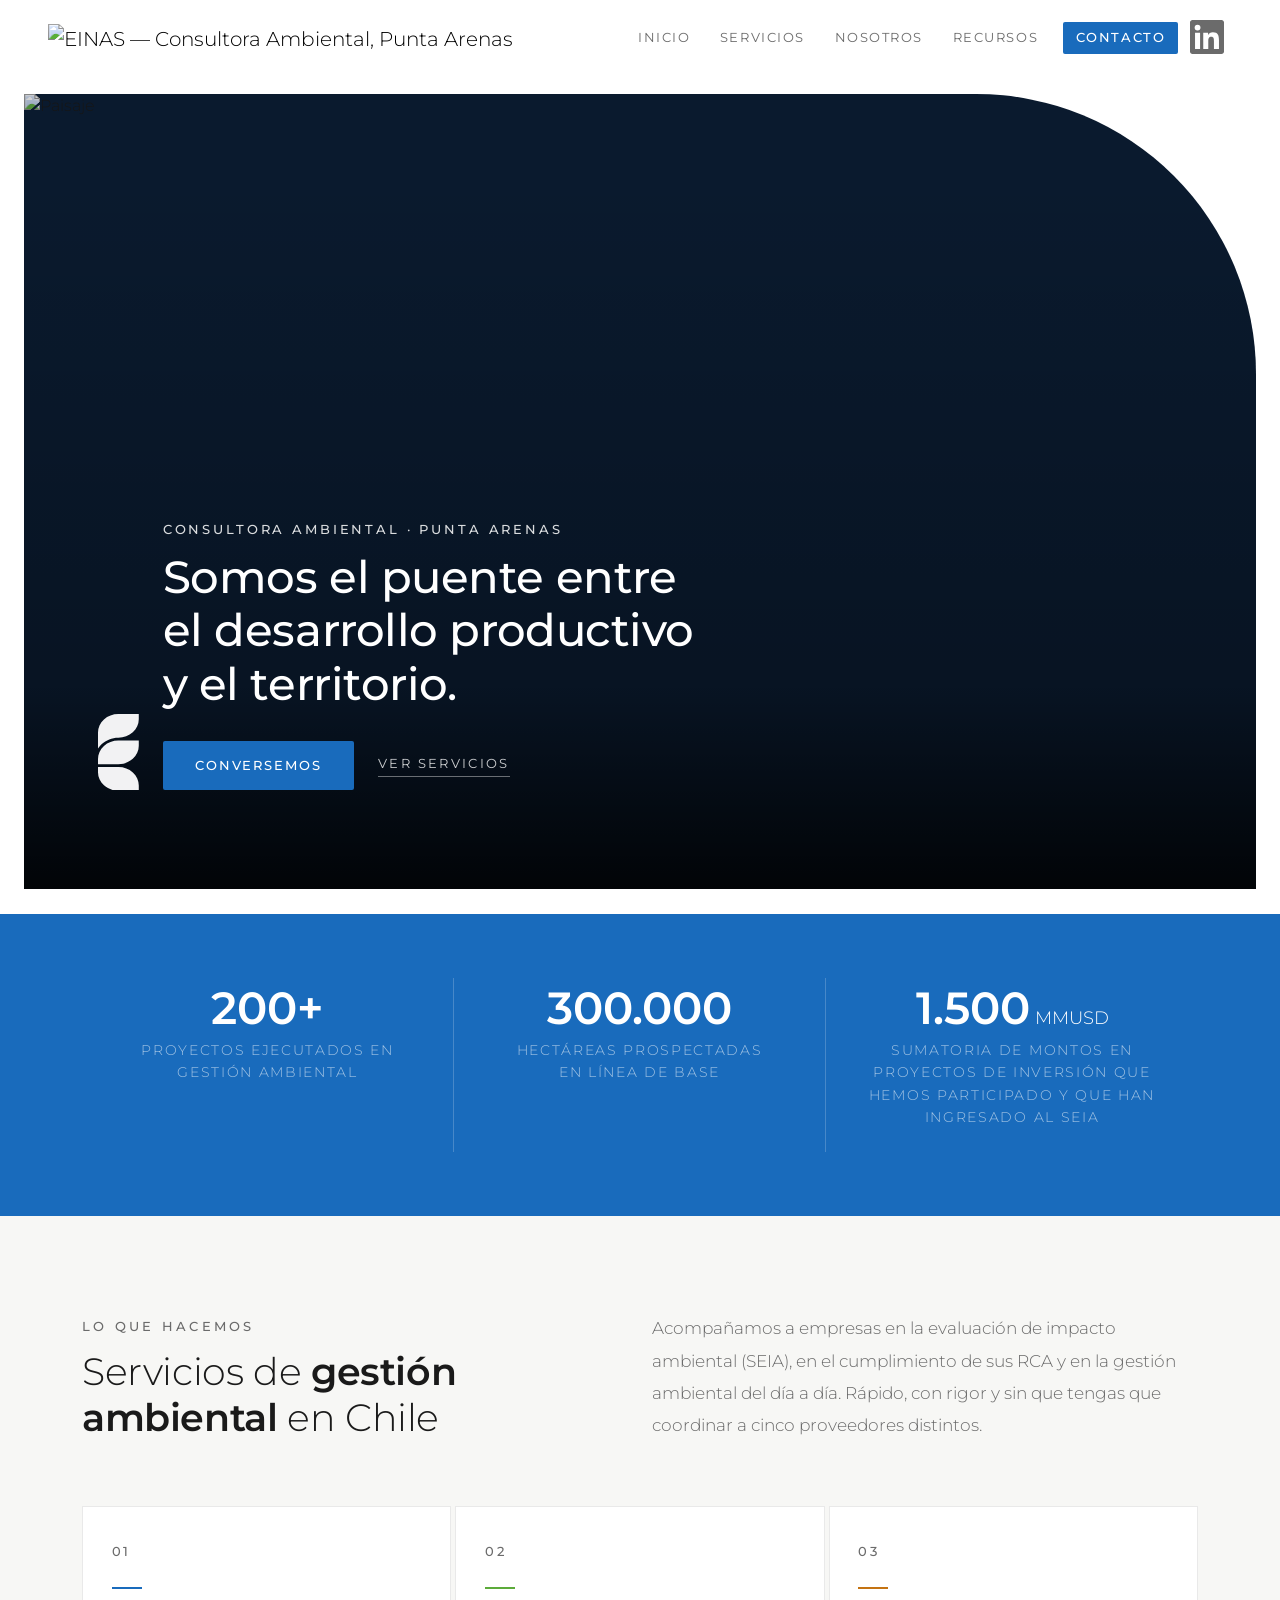
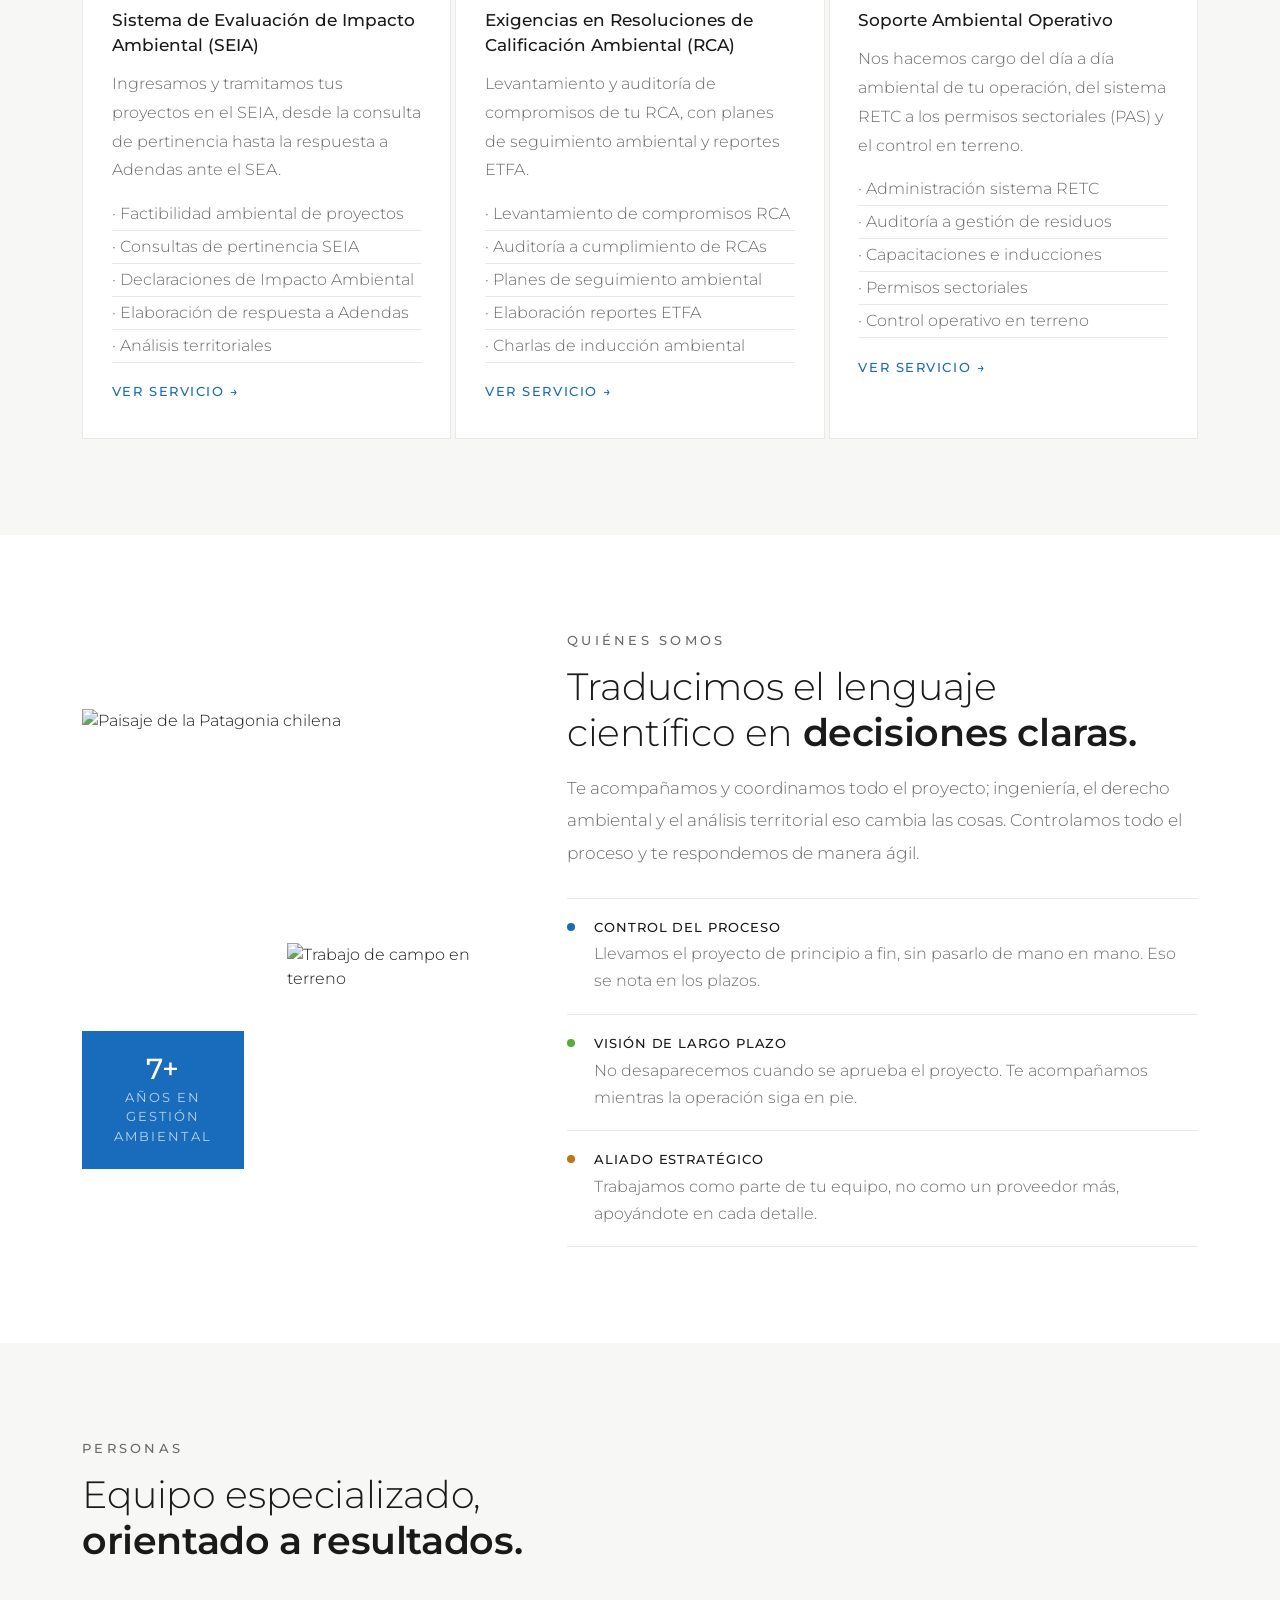
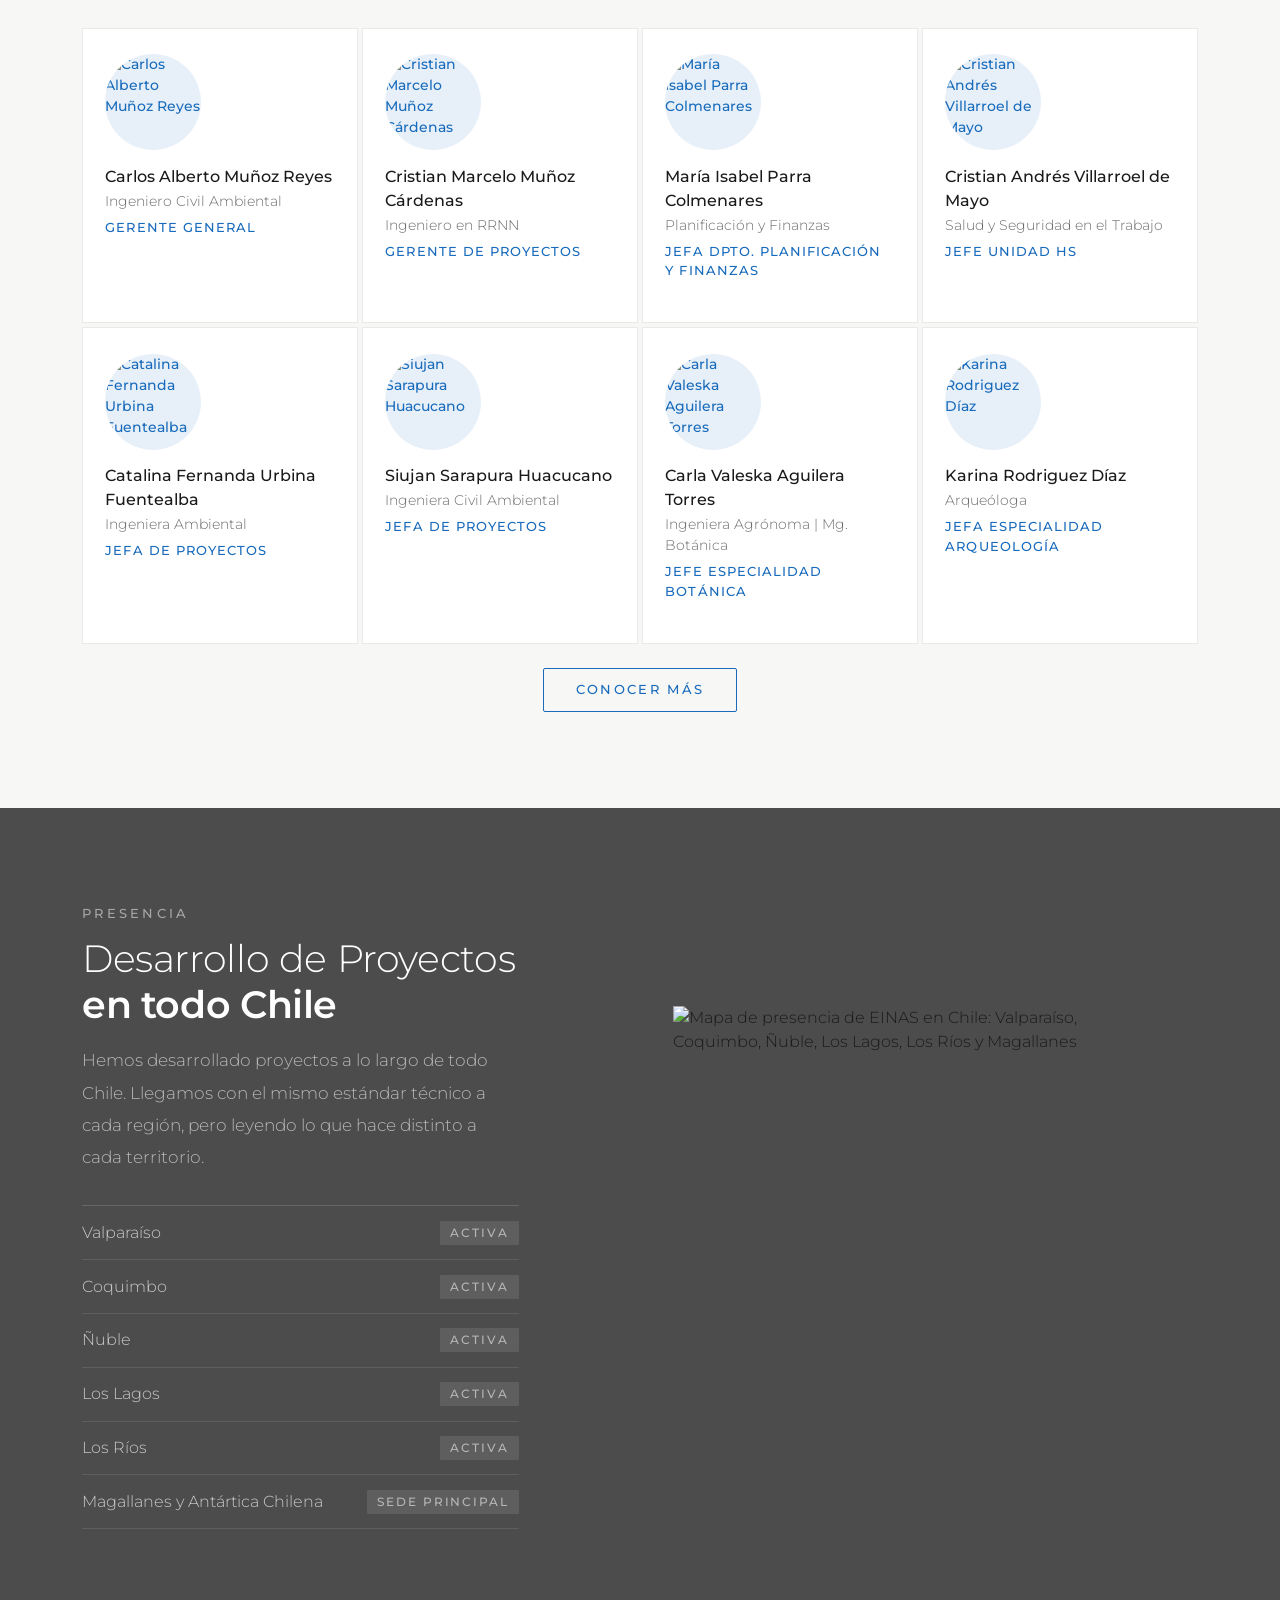
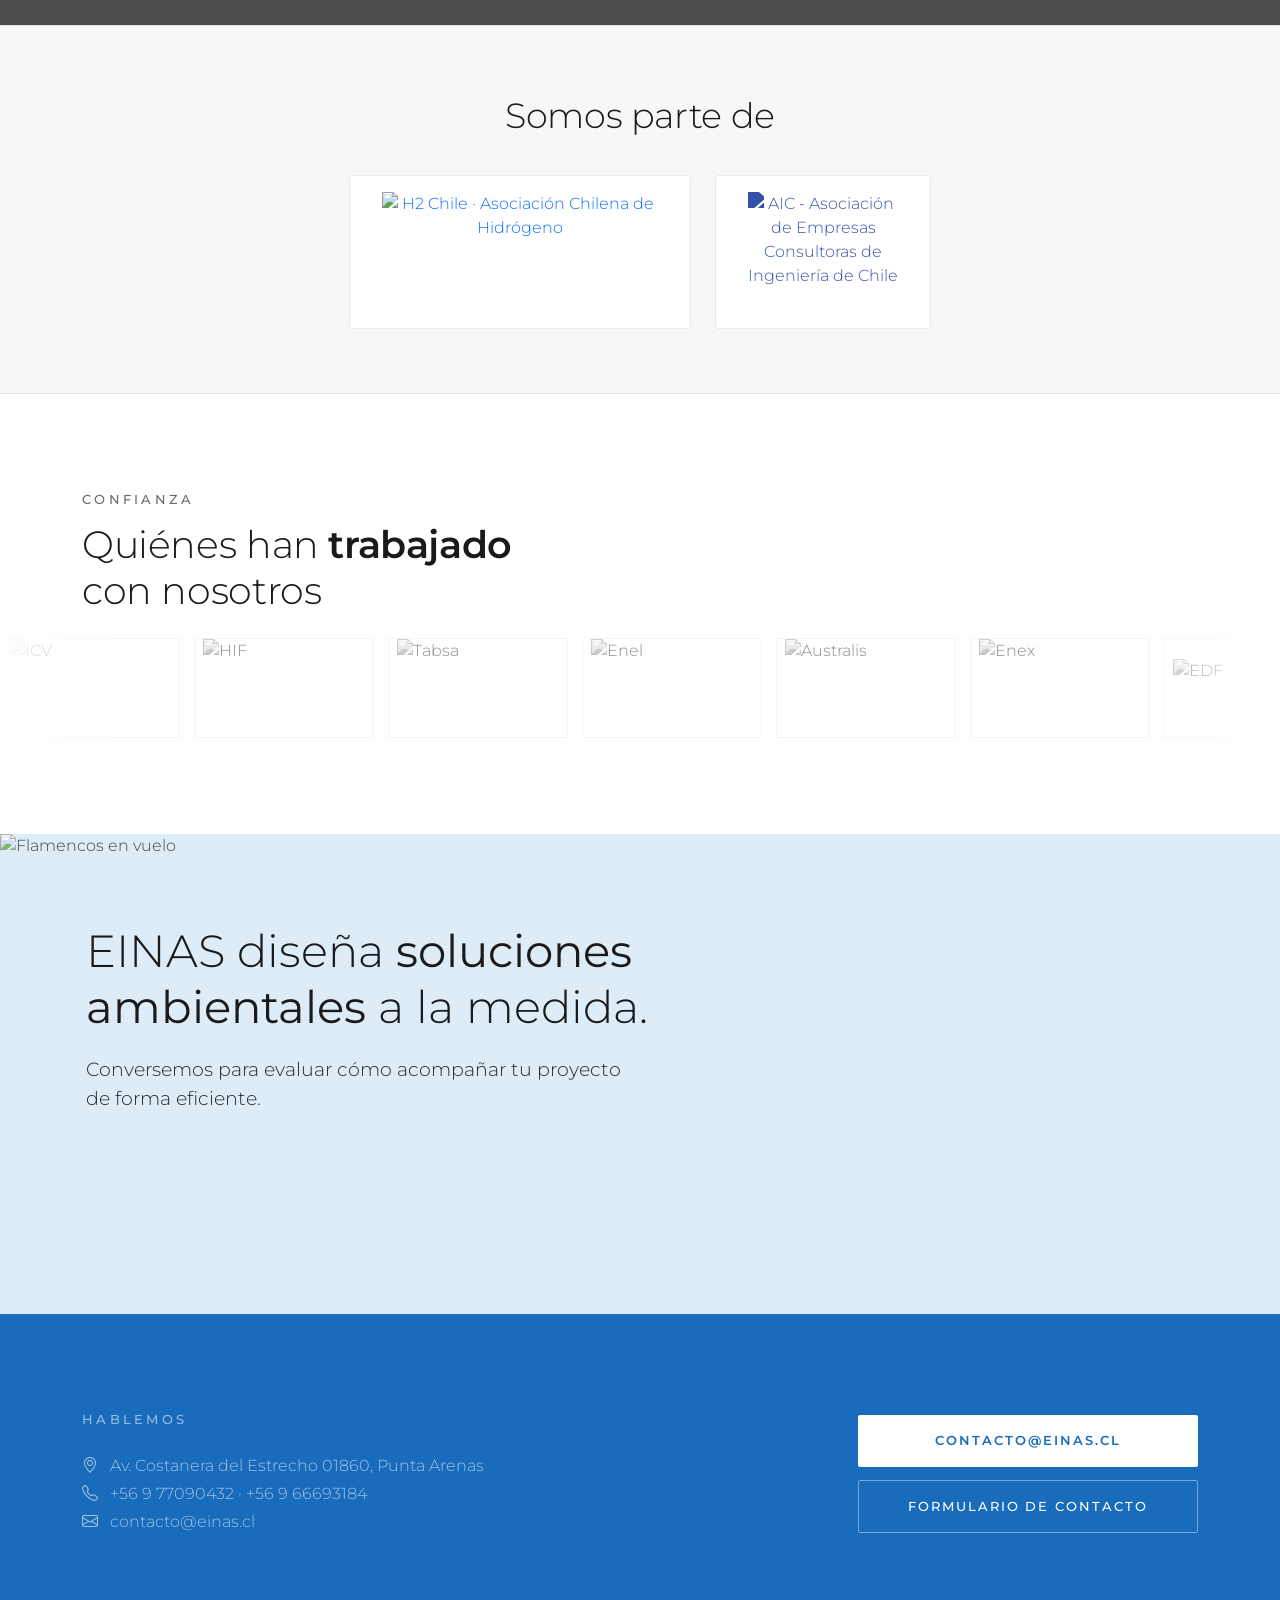
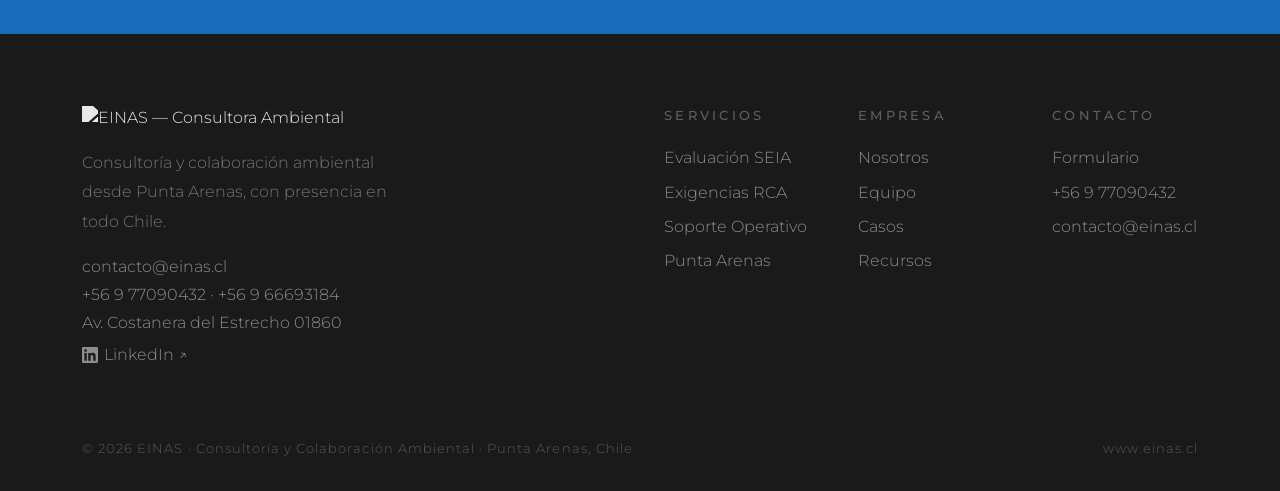
==== commit 3d8d15b5: "Banner flamencos: aumentar padding inferior para mostrar más las aves" ====
--- a/index.html
+++ b/index.html
@@ -731,7 +731,7 @@
 <section class="flamencos-banner fade-in" style="position:relative; min-height:480px; display:flex; align-items:center; overflow:hidden; background:#d6e8f5;">
   <img src="https://raw.githubusercontent.com/luismaggiore/einas/main/flamencos.webp" alt="Flamencos en vuelo" style="position:absolute; inset:0; width:100%; height:100%; object-fit:cover; object-position:center 65%; z-index:0;">
   <div style="position:absolute; inset:0; background:rgba(255,255,255,0.18); z-index:1;"></div>
-  <div class="container" style="position:relative; z-index:2; text-align:left; padding: 3rem 1rem 5rem;">
+  <div class="container" style="position:relative; z-index:2; text-align:left; padding: 3rem 1rem 9rem;">
     <h2 style="font-size:clamp(1.8rem,4vw,2.8rem); font-weight:300; color:#1a1a1a; line-height:1.25; margin-bottom:1.2rem;">EINAS diseña <strong>soluciones<br>ambientales</strong> a la medida.</h2>
     <p style="font-size:clamp(1rem,2vw,1.2rem); font-weight:300; color:#2a2a2a; max-width:560px;">Conversemos para evaluar cómo acompañar tu proyecto de forma eficiente.</p>
   </div>
